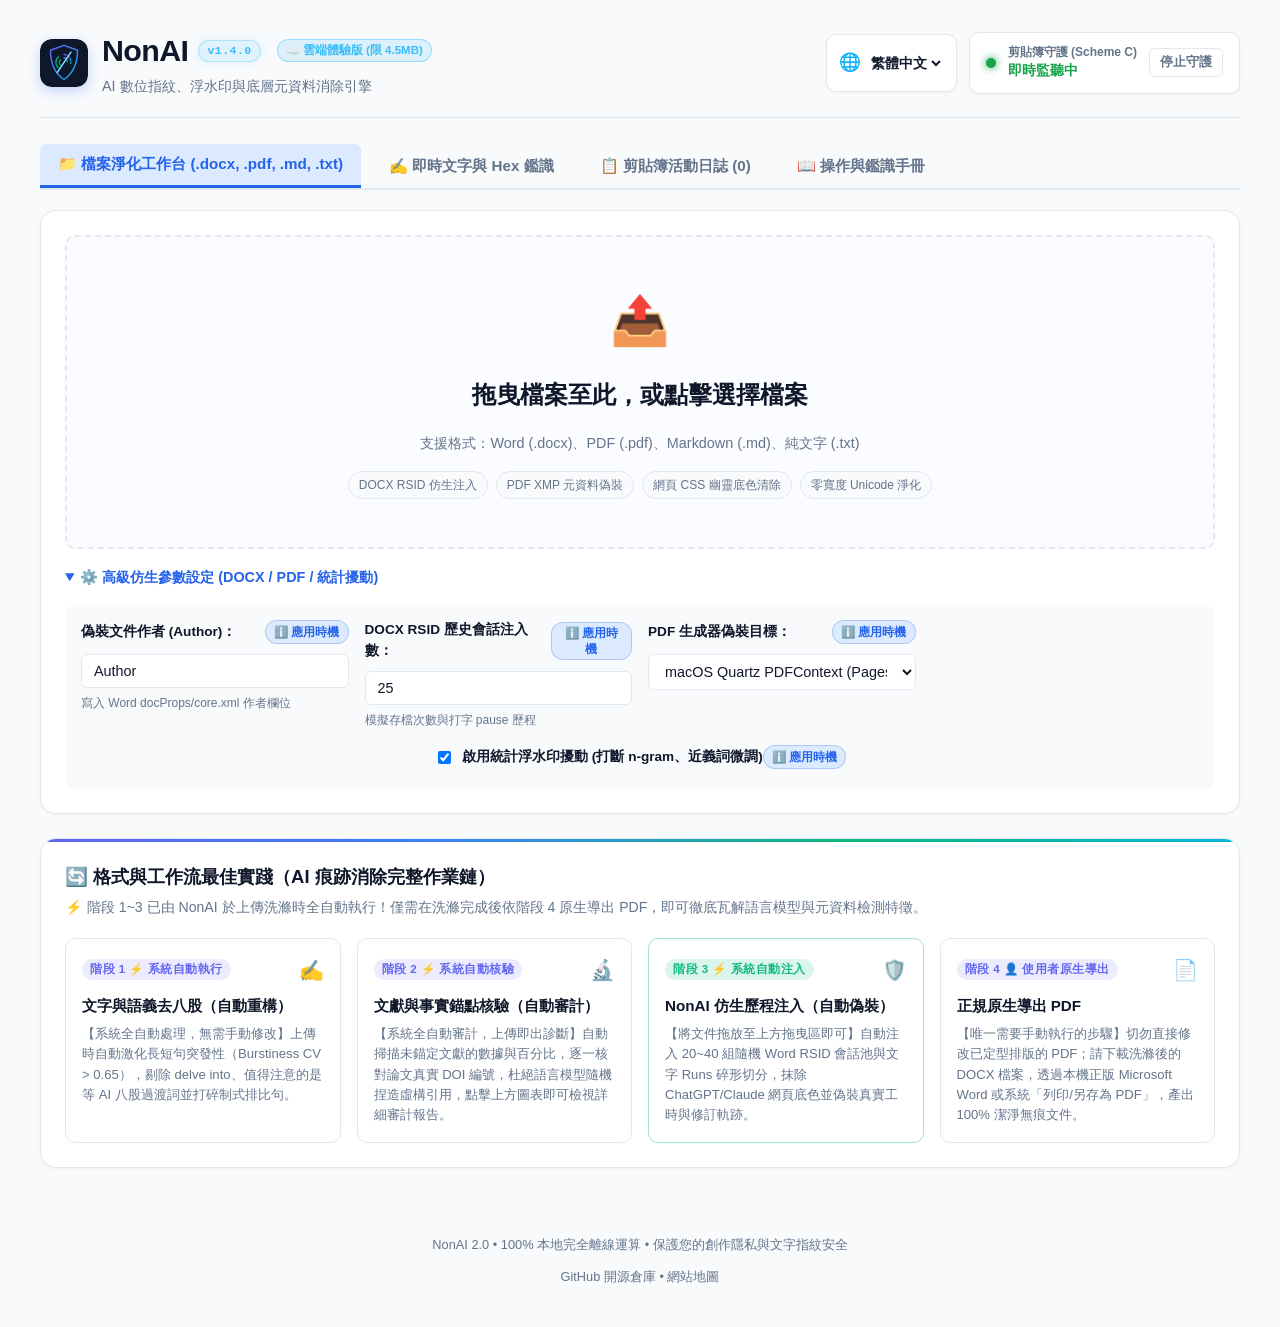
==== nonai/web/index.html @ 3d28daaf "feat(humanization): add high-risk residue dissolver, entity diversity enhancer, and fact-citation pr" ====
<!DOCTYPE html>
<html lang="zh-TW">
<head>
  <meta charset="UTF-8">
  <meta name="viewport" content="width=device-width, initial-scale=1.0, viewport-fit=cover">
  <meta name="color-scheme" content="light dark">

  <!-- Primary Meta Tags -->
  <title>NonAI - 消除 AI 數位指紋與隱藏痕跡 | 免費線上 DOCX RSID 仿生、PDF 元資料與文字浮水印淨化工具</title>
  <meta name="title" content="NonAI - 消除 AI 數位指紋與隱藏痕跡 | 免費線上 DOCX RSID 仿生、PDF 元資料與文字浮水印淨化工具">
  <meta name="description" content="NonAI 是開源、100% 離線運算的 AI 指紋消除引擎。一鍵剔除隱形 Unicode 零寬字元、清除 ChatGPT/Claude 網頁底色樣式殘留、逆向注入 Word RSID 歷程與偽裝編輯工時，還原人手真實寫作特徵。">
  <meta name="keywords" content="AI指紋消除, 去除AI痕跡, Word RSID, DOCX修改歷史, 零寬度字元, ChatGPT浮水印, Claude指紋, SynthID消除, PDF元資料清洗, AI檢測繞過, 剪貼簿去樣式, 論文AI檢測">
  <meta name="author" content="NonAI Team">
  <meta name="robots" content="index, follow, max-image-preview:large, max-snippet:-1, max-video-preview:-1">
  <link rel="canonical" href="https://nonai-indol.vercel.app/">

  <!-- Theme Color for Mobile Browsers -->
  <meta name="theme-color" content="#2563eb" media="(prefers-color-scheme: light)">
  <meta name="theme-color" content="#0b0f19" media="(prefers-color-scheme: dark)">

  <!-- Application Icons & Manifest (Inline Data URI avoids CORS/307 redirects under auth proxies) -->
  <link rel="icon" type="image/svg+xml" href="/favicon.svg">
  <link rel="apple-touch-icon" href="/favicon.svg">
  <link rel="manifest" href="data:application/manifest+json;charset=utf-8,%7B%22name%22%3A%22NonAI%20-%20AI%20%E6%95%B8%E4%BD%8D%E6%8C%87%E7%B4%8B%E8%88%87%E9%9A%B1%E8%97%8F%E7%97%95%E8%B7%A1%E6%B6%88%E9%99%A4%E7%B3%BB%E7%B5%B1%22%2C%22short_name%22%3A%22NonAI%22%2C%22start_url%22%3A%22%2F%22%2C%22display%22%3A%22standalone%22%2C%22background_color%22%3A%22%230b0f19%22%2C%22theme_color%22%3A%22%232563eb%22%7D">

  <!-- Open Graph / Facebook / Discord -->
  <meta property="og:type" content="website">
  <meta property="og:url" content="https://nonai-indol.vercel.app/">
  <meta property="og:site_name" content="NonAI">
  <meta property="og:locale" content="zh_TW">
  <meta property="og:title" content="NonAI - 專業級 AI 數位指紋與底層隱藏痕跡消除系統">
  <meta property="og:description" content="深層逆向剔除隱形 Unicode 零寬字元、清除網頁 CSS 幽靈底色、仿生注入 Word RSID 歷史會話與偽裝編輯工時。100% 本地完全離線運算。">
  <meta property="og:image" content="https://nonai-indol.vercel.app/og-image.svg">
  <meta property="og:image:width" content="1200">
  <meta property="og:image:height" content="630">
  <meta property="og:image:alt" content="NonAI - AI 指紋與隱藏痕跡消除系統預覽">

  <!-- Twitter -->
  <meta name="twitter:card" content="summary_large_image">
  <meta name="twitter:url" content="https://nonai-indol.vercel.app/">
  <meta name="twitter:title" content="NonAI - 消除 AI 數位指紋與隱藏痕跡">
  <meta name="twitter:description" content="一鍵剔除隱形 Unicode 零寬字元、清除網頁複製底色、注入 Word RSID 歷程與偽裝編輯工時。">
  <meta name="twitter:image" content="https://nonai-indol.vercel.app/og-image.svg">

  <!-- Structured Data: Schema.org (SoftwareApplication + FAQPage) -->
  <script type="application/ld+json">
  {
    "@context": "https://schema.org",
    "@graph": [
      {
        "@type": "WebApplication",
        "@id": "https://nonai-indol.vercel.app/#webapp",
        "name": "NonAI",
        "alternateName": "NonAI - AI Fingerprint & Metadata Cleaner",
        "url": "https://nonai-indol.vercel.app/",
        "description": "專業級 AI 數位指紋消除工具，提供 DOCX RSID 仿生注入、PDF XMP 元資料偽裝、零寬度 Unicode 淨化與系統剪貼簿即時守護。",
        "applicationCategory": "UtilityApplication",
        "operatingSystem": "All",
        "inLanguage": "zh-TW",
        "offers": {
          "@type": "Offer",
          "price": "0",
          "priceCurrency": "USD"
        },
        "featureList": [
          "DOCX 仿生 RSID 會話注入與 Runs 碎形化切分",
          "清除 ChatGPT/Claude 網頁複製底色與字體宣告",
          "隱形 Unicode 與零寬度字元過濾",
          "PDF 軟體元資料與 XMP 流偽裝",
          "系統剪貼簿即時守護程式 (Scheme C)",
          "100% 本機瀏覽器離線安全處理"
        ]
      },
      {
        "@type": "FAQPage",
        "@id": "https://nonai-indol.vercel.app/#faq",
        "mainEntity": [
          {
            "@type": "Question",
            "name": "什麼是 AI 數位指紋與元資料痕跡？",
            "acceptedAnswer": {
              "@type": "Answer",
              "text": "AI 生成內容除了語句特徵外，在檔案結構與底層字串中常隱藏不可見標記，包含：隱形 Unicode 零寬字元、複製貼上夾帶的網頁 HEX 底色、DOCX 缺乏人類打字存檔的 RSID 編輯軌跡，以及 PDF/Word 標頭中的開源函式庫元資料。"
            }
          },
          {
            "@type": "Question",
            "name": "NonAI 如何解決 Word (DOCX) 缺乏 RSID 的破綻？",
            "acceptedAnswer": {
              "@type": "Answer",
              "text": "NonAI 獨創 RSID 仿生注入演算法，逆向在 settings.xml 生成 20~40 組隨機會話池，並將長段落碎形化切分成打字暫停與思考節奏的 Runs，同步在 app.xml 寫入合理的工時分鐘數，使文件具備真實人類修改歷程特徵。"
            }
          },
          {
            "@type": "Question",
            "name": "我的檔案與資料是否會被上傳或洩漏？",
            "acceptedAnswer": {
              "@type": "Answer",
              "text": "不會。NonAI 的清洗工作與檔案下載全部在本地環境或瀏覽器記憶體中完成，不儲存任何使用者文件或隱私記錄。"
            }
          }
        ]
      }
    ]
  }
  </script>

  <link rel="stylesheet" href="style.css">
</head>
<body>
  <div class="app-layout">
    <!-- Header -->
    <header class="app-header">
      <div class="brand">
        <div class="brand-icon-wrap" aria-hidden="true">
          <svg class="brand-logo" viewBox="0 0 512 512" width="48" height="48">
            <defs>
              <linearGradient id="hdrShieldGrad" x1="0%" y1="0%" x2="100%" y2="100%">
                <stop offset="0%" stop-color="#6366f1" />
                <stop offset="50%" stop-color="#3b82f6" />
                <stop offset="100%" stop-color="#06b6d4" />
              </linearGradient>
              <linearGradient id="hdrCleanGlow" x1="0%" y1="0%" x2="100%" y2="100%">
                <stop offset="0%" stop-color="#10b981" />
                <stop offset="100%" stop-color="#059669" />
              </linearGradient>
            </defs>
            <rect width="512" height="512" rx="120" fill="#0f172a" />
            <path d="M256 68 L400 120 C400 270 340 376 256 432 C172 376 112 270 112 120 Z" 
                  fill="none" stroke="url(#hdrShieldGrad)" stroke-width="16" stroke-linejoin="round" />
            <path d="M220 220 A 40 40 0 0 0 220 280" fill="none" stroke="url(#hdrCleanGlow)" stroke-width="14" stroke-linecap="round" />
            <path d="M200 190 A 75 75 0 0 0 200 310" fill="none" stroke="url(#hdrCleanGlow)" stroke-width="14" stroke-linecap="round" />
            <path d="M256 200 A 45 45 0 0 1 292 245" fill="none" stroke="url(#hdrShieldGrad)" stroke-width="14" stroke-linecap="round" stroke-dasharray="18 12" />
            <path d="M256 165 A 80 80 0 0 1 328 260" fill="none" stroke="url(#hdrShieldGrad)" stroke-width="14" stroke-linecap="round" stroke-dasharray="24 16" />
            <line x1="330" y1="140" x2="182" y2="360" stroke="#38bdf8" stroke-width="16" stroke-linecap="round" />
            <line x1="330" y1="140" x2="182" y2="360" stroke="#ffffff" stroke-width="6" stroke-linecap="round" />
          </svg>
        </div>
        <div>
          <div class="brand-title-wrap">
            <h1>NonAI</h1>
            <span id="appVersionBadge" class="version-badge" title="系統版本號">v1.4.0</span>
            <span id="envModeBadge" class="env-badge" style="display: none; font-size: 0.72rem; padding: 2px 8px; border-radius: 999px; margin-left: 6px; font-weight: 600; vertical-align: middle;"></span>
          </div>
          <p class="subtitle" data-i18n="brand_sub">AI 數位指紋、浮水印與底層元資料消除引擎</p>
        </div>
      </div>

      <!-- Header Actions: Language Switcher + Clipboard Watcher -->
      <div class="header-actions">
        <!-- Multilingual Selector -->
        <div class="lang-selector-wrap">
          <span class="lang-icon" aria-hidden="true">🌐</span>
          <select id="langSelect" class="lang-select" aria-label="切換系統語系">
            <option value="zh-TW" selected>繁體中文</option>
            <option value="en">English</option>
            <option value="zh-CN">简体中文</option>
            <option value="ja">日本語</option>
            <option value="ko">한국어</option>
            <option value="th">ไทย</option>
            <option value="ru">Русский</option>
          </select>
        </div>

        <!-- Quick Clipboard Watcher Controller (Scheme C) - Default Active -->
        <div class="watcher-widget" id="watcherWidget">
          <div class="watcher-status-indicator active" id="watcherIndicator" aria-hidden="true"></div>
          <div class="watcher-text">
            <span class="label" data-i18n="watcher_label">剪貼簿守護 (Scheme C)</span>
            <span class="status" id="watcherStatusText" style="color: var(--success);" data-i18n="watcher_active">即時監聽中</span>
          </div>
          <button type="button" class="btn btn-sm btn-ghost" id="btnToggleWatcher" data-i18n="watcher_btn_stop">停止守護</button>
        </div>
      </div>
    </header>

    <!-- Navigation Tabs -->
    <nav class="nav-tabs" role="tablist" aria-label="工作模式選擇">
      <button class="tab-btn active" role="tab" aria-selected="true" data-tab="tab-files" data-i18n="tab_files">📁 檔案淨化工作台 (.docx, .pdf, .md, .txt)</button>
      <button class="tab-btn" role="tab" aria-selected="false" data-tab="tab-text" data-i18n="tab_text">✍️ 即時文字與 Hex 鑑識</button>
      <button class="tab-btn" role="tab" aria-selected="false" data-tab="tab-clipboard"><span data-i18n="tab_clipboard">📋 剪貼簿活動日誌</span> (<span id="eventCountBadge">0</span>)</button>
      <button class="tab-btn" role="tab" aria-selected="false" data-tab="tab-manual" data-i18n="tab_manual">📖 操作與鑑識手冊</button>
    </nav>

    <!-- Main Content Area -->
    <main class="app-main">
      <!-- TAB 1: 檔案處理 -->
      <section class="tab-panel active" id="tab-files" role="tabpanel">
        <div class="card file-upload-card">
          <div class="drop-zone" id="dropZone" tabindex="0" role="button" aria-label="上傳欲清洗的檔案">
            <input type="file" id="fileInput" accept=".docx,.pdf,.md,.markdown,.txt" hidden>
            <div class="drop-zone-content">
              <span class="upload-icon" aria-hidden="true">📤</span>
              <h2 data-i18n="drop_title">拖曳檔案至此，或點擊選擇檔案</h2>
              <p data-i18n="drop_subtitle">支援格式：Word (.docx)、PDF (.pdf)、Markdown (.md)、純文字 (.txt)</p>
              <div class="supported-tags">
                <span class="tag" data-i18n="tag_rsid">DOCX RSID 仿生注入</span>
                <span class="tag" data-i18n="tag_pdf">PDF XMP 元資料偽裝</span>
                <span class="tag" data-i18n="tag_css">網頁 CSS 幽靈底色清除</span>
                <span class="tag" data-i18n="tag_unicode">零寬度 Unicode 淨化</span>
              </div>
            </div>
          </div>

          <!-- Configuration options -->
          <div class="config-section">
            <details class="advanced-settings" open>
              <summary data-i18n="adv_title">⚙️ 高級仿生參數設定 (DOCX / PDF / 統計擾動)</summary>
              <div class="settings-grid">
                <!-- Option 1: Author -->
                <div class="form-group">
                  <div class="label-with-timing">
                    <label for="cfgAuthor" data-i18n="lbl_author">偽裝文件作者 (Author)：</label>
                    <button type="button" class="timing-badge-btn" data-timing="author" title="點擊查看應用時機說明" data-i18n="btn_timing" data-i18n-title="btn_timing_title">ℹ️ 應用時機</button>
                  </div>
                  <input type="text" id="cfgAuthor" value="Author" placeholder="例如：Alex Wang">
                  <span class="hint" data-i18n="hint_author">寫入 Word docProps/core.xml 作者欄位</span>
                </div>

                <!-- Option 2: RSID Session Count -->
                <div class="form-group">
                  <div class="label-with-timing">
                    <label for="cfgRsidCount" data-i18n="lbl_rsid">DOCX RSID 歷史會話注入數：</label>
                    <button type="button" class="timing-badge-btn" data-timing="rsid" title="點擊查看應用時機說明" data-i18n="btn_timing" data-i18n-title="btn_timing_title">ℹ️ 應用時機</button>
                  </div>
                  <input type="number" id="cfgRsidCount" value="25" min="5" max="60">
                  <span class="hint" data-i18n="hint_rsid">模擬存檔次數與打字 pause 歷程</span>
                </div>

                <!-- Option 3: PDF Producer Spoof -->
                <div class="form-group">
                  <div class="label-with-timing">
                    <label for="cfgPdfSpoof" data-i18n="lbl_pdf">PDF 生成器偽裝目標：</label>
                    <button type="button" class="timing-badge-btn" data-timing="pdf" title="點擊查看應用時機說明" data-i18n="btn_timing" data-i18n-title="btn_timing_title">ℹ️ 應用時機</button>
                  </div>
                  <select id="cfgPdfSpoof">
                    <option value="macOS" selected>macOS Quartz PDFContext (Pages)</option>
                    <option value="Word">Microsoft Word for Microsoft 365</option>
                  </select>
                </div>

                <!-- Option 4: Perturbation -->
                <div class="form-group checkbox-group">
                  <div class="label-with-timing">
                    <label>
                      <input type="checkbox" id="cfgPerturb" checked>
                      <span data-i18n="lbl_perturb">啟用統計浮水印擾動 (打斷 n-gram、近義詞微調)</span>
                    </label>
                    <button type="button" class="timing-badge-btn" data-timing="perturb" title="點擊查看應用時機說明" data-i18n="btn_timing" data-i18n-title="btn_timing_title">ℹ️ 應用時機</button>
                  </div>
                </div>
              </div>

              <!-- Contextual Popover Card for Application Timing -->
              <div class="timing-popover-card hidden" id="timingPopoverCard" role="region" aria-live="polite">
                <div class="timing-header">
                  <span class="timing-title" id="timingTitle" data-i18n="timing_popover_heading">💡 應用時機說明</span>
                  <button type="button" class="timing-close" id="btnCloseTiming" aria-label="關閉說明">✕</button>
                </div>
                <div class="timing-content" id="timingContent">
                  <!-- Dynamically populated -->
                </div>
              </div>
            </details>
          </div>
        </div>

        <!-- Workflow Best Practice Pipeline Card (Directly visible on file drop screen, does not obstruct file drop) -->
        <div class="card workflow-chain-card" id="workflowChainCard">
          <div class="workflow-header">
            <div class="workflow-title-wrap">
              <h3 data-i18n="workflow_title">🔄 格式與工作流最佳實踐（AI 痕跡消除完整作業鏈）</h3>
              <p class="text-muted" data-i18n="workflow_subtitle">⚡ 階段 1~3 已由 NonAI 於上傳洗滌時全自動執行！僅需在洗滌完成後依階段 4 原生導出 PDF，即可徹底瓦解語言模型與元資料檢測特徵。</p>
            </div>
          </div>

          <div class="workflow-steps-grid">
            <!-- Step 1 -->
            <div class="workflow-step-item">
              <div class="wf-step-top">
                <span class="wf-step-badge" data-i18n="wf_step1_badge">階段 1 ⚡ 系統自動執行</span>
                <span class="wf-step-icon">✍️</span>
              </div>
              <h4 data-i18n="wf_step1_title">文字與語義去八股（自動重構）</h4>
              <p data-i18n="wf_step1_desc">【系統全自動處理，無需手動修改】上傳時自動激化長短句突發性（Burstiness CV &gt; 0.65），剔除 delve into、值得注意的是 等 AI 八股過渡詞並打碎制式排比句。</p>
            </div>

            <!-- Step 2 -->
            <div class="workflow-step-item">
              <div class="wf-step-top">
                <span class="wf-step-badge" data-i18n="wf_step2_badge">階段 2 ⚡ 系統自動核驗</span>
                <span class="wf-step-icon">🔬</span>
              </div>
              <h4 data-i18n="wf_step2_title">文獻與事實錨點核驗（自動審計）</h4>
              <p data-i18n="wf_step2_desc">【系統全自動審計，上傳即出診斷】自動掃描未錨定文獻的數據與百分比，逐一核對論文真實 DOI 編號，杜絕語言模型隨機捏造虛構引用，點擊上方圖表即可檢視詳細審計報告。</p>
            </div>

            <!-- Step 3 -->
            <div class="workflow-step-item highlight-step">
              <div class="wf-step-top">
                <span class="wf-step-badge" data-i18n="wf_step3_badge">階段 3 ⚡ 系統自動注入</span>
                <span class="wf-step-icon">🛡️</span>
              </div>
              <h4 data-i18n="wf_step3_title">NonAI 仿生歷程注入（自動偽裝）</h4>
              <p data-i18n="wf_step3_desc">【將文件拖放至上方拖曳區即可】自動注入 20~40 組隨機 Word RSID 會話池與文字 Runs 碎形切分，抹除 ChatGPT/Claude 網頁底色並偽裝真實工時與修訂軌跡。</p>
            </div>

            <!-- Step 4 -->
            <div class="workflow-step-item">
              <div class="wf-step-top">
                <span class="wf-step-badge" data-i18n="wf_step4_badge">階段 4 👤 使用者原生導出</span>
                <span class="wf-step-icon">📄</span>
              </div>
              <h4 data-i18n="wf_step4_title">正規原生導出 PDF</h4>
              <p data-i18n="wf_step4_desc">【唯一需要手動執行的步驟】切勿直接修改已定型排版的 PDF；請下載洗滌後的 DOCX 檔案，透過本機正版 Microsoft Word 或系統「列印/另存為 PDF」，產出 100% 潔淨無痕文件。</p>
            </div>
          </div>
        </div>

        <!-- File Result Box -->
        <div class="card result-card hidden" id="fileResultCard" aria-live="polite">
          <div class="result-header">
            <div>
              <h3 id="resFileName">已完成淨化：filename.docx</h3>
              <p class="text-muted" id="resFileTypeDesc" data-i18n="res_desc">檔案結構已完成人手特徵偽裝與元資料淨化</p>
            </div>
            <a href="#" class="btn btn-primary" id="btnDownload" data-i18n="btn_download">💾 下載已淨化檔案</a>
          </div>

          <div class="stats-grid" id="fileStatsGrid">
            <!-- Dynamic stats filled by app.js -->
          </div>
        </div>
      </section>

      <!-- TAB 2: 即時文字與鑑識 -->
      <section class="tab-panel" id="tab-text" role="tabpanel">
        <div class="text-workspace">
          <div class="text-panel">
            <div class="panel-header">
              <h3 data-i18n="txt_raw_header">原始文字 / 貼上內容</h3>
              <div class="panel-tools">
                <button type="button" class="btn btn-sm btn-ghost" id="btnPasteFromClip" data-i18n="txt_btn_paste">📋 貼上剪貼簿</button>
                <button type="button" class="btn btn-sm btn-ghost" id="btnClearText" data-i18n="txt_btn_clear">清空</button>
              </div>
            </div>
            <textarea id="rawTextInput" placeholder="請在此貼上來自 ChatGPT、Claude 等 AI 工具生成的文字，系統將自動解析隱形零寬字元與底層標記..." aria-label="原始文字輸入區" data-i18n-placeholder="txt_raw_placeholder"></textarea>
            <div class="panel-footer">
              <span id="rawCharCount">字數：0</span>
              <span class="badge badge-warning hidden" id="rawAnomalyAlert" data-i18n="txt_alert_anomaly">⚠️ 發現異常字元！</span>
            </div>
          </div>

          <div class="text-panel">
            <div class="panel-header">
              <h3 data-i18n="txt_clean_header">淨化與去指紋結果</h3>
              <div class="panel-tools">
                <button type="button" class="btn btn-sm btn-primary" id="btnCopyCleanText" data-i18n="txt_btn_copy">📋 複製乾淨文字</button>
              </div>
            </div>
            <textarea id="cleanedTextOutput" readonly placeholder="淨化後文字將顯示於此..." aria-label="淨化後文字結果區" data-i18n-placeholder="txt_clean_placeholder"></textarea>
            <div class="panel-footer">
              <span id="cleanCharCount">字數：0</span>
              <span class="badge badge-success" id="cleanStatusBadge" data-i18n="txt_status_clean">純淨無指紋</span>
            </div>
          </div>
        </div>

        <!-- Text Forensics Audit Details -->
        <div class="card audit-card" id="textAuditCard">
          <h3 data-i18n="audit_header">🔬 文字底層鑑識報告</h3>
          <div class="audit-summary-row">
            <div class="audit-metric">
              <span class="metric-label" data-i18n="audit_risk">AI 殘留綜合風險評分</span>
              <span class="metric-value" id="auditRiskScore">0 / 100</span>
            </div>
            <div class="audit-metric">
              <span class="metric-label" data-i18n="audit_zero_width">隱形字元 (Zero-Width)</span>
              <span class="metric-value text-danger" id="auditZeroWidthCount">0</span>
            </div>
            <div class="audit-metric">
              <span class="metric-label" data-i18n="audit_spaces">不尋常空白正規化</span>
              <span class="metric-value text-info" id="auditSpacesNorm">0</span>
            </div>
            <div class="audit-metric">
              <span class="metric-label" data-i18n="audit_disruption">n-gram 語意打散率</span>
              <span class="metric-value text-success" id="auditDisruption">0%</span>
            </div>
          </div>
          <div id="anomaliesListContainer">
            <!-- Anomaly breakdown -->
          </div>
        </div>
      </section>

      <!-- TAB 3: 剪貼簿守護日誌 (Scheme C) -->
      <section class="tab-panel" id="tab-clipboard" role="tabpanel">
        <div class="card clipboard-dashboard-card">
          <div class="dash-header">
            <div>
              <h3 data-i18n="clip_header">🛡️ 系統剪貼簿即時守護器 (Scheme C)</h3>
              <p class="text-muted" data-i18n="clip_desc">常駐於後台，複製 ChatGPT、Claude 回應時，自動在記憶體中剔除零寬字元並抹平 HTML/CSS 幽靈樣式。</p>
            </div>
            <div class="dash-controls">
              <label class="switch-control">
                <input type="checkbox" id="chkEnableWatcher" checked aria-label="切換剪貼簿守護狀態">
                <span class="slider" aria-hidden="true"></span>
              </label>
              <span id="watcherSwitchLabel" style="color: var(--success);" data-i18n="watcher_running">守護運作中 (自動淨化複製內容)</span>
            </div>
          </div>

          <div class="event-stream-container">
            <div class="stream-header">
              <h4 data-i18n="clip_stream_title">即時攔截日誌 (Recent Intercepts)</h4>
              <button type="button" class="btn btn-sm btn-ghost" id="btnRefreshClipEvents" data-i18n="clip_btn_refresh">🔄 重新整理</button>
            </div>
            <div class="event-log-list" id="eventLogList" tabindex="0" role="region" aria-label="剪貼簿攔截活動清單">
              <div class="empty-state" data-i18n="clip_empty">尚無剪貼簿攔截事件。啟動守護後，複製任何文字即可查看即時淨化過程。</div>
            </div>
          </div>
        </div>
      </section>

      <!-- TAB 4: 操作與鑑識手冊 (User Manual & Step-by-Step Guide) -->
      <section class="tab-panel" id="tab-manual" role="tabpanel">
        <div class="card manual-card">
          <div class="manual-header">
            <h2 data-i18n="tab_manual">📖 操作與鑑識手冊</h2>
            <p class="text-muted" data-i18n="manual_sub">本手冊提供循序漸進的執行步驟、底層運作原理與各功能選項的精準配置建議。</p>
          </div>

          <div class="manual-workflow-steps">
            <!-- Step 1 -->
            <div class="step-card">
              <div class="step-badge" data-i18n="manual_step1_badge">階段 1</div>
              <div class="step-content">
                <h3 data-i18n="manual_step1_title">系統剪貼簿即時守護 (Scheme C)</h3>
                <p data-i18n="manual_step1_body"><strong>運作方式：</strong>系統載入時預設處於啟用狀態（右上角綠燈）。在瀏覽器中複製任何 AI 文字時，守護程式會在 0.5 秒內自動完成脫水淨化，抹去底層的 HTML 幽靈底色與隱形字元。</p>
                <div class="step-tip" data-i18n="manual_step1_tip">💡 <strong>提示：</strong>直接在 Word 或文件中貼上，內容即為標準純淨文字，不會殘留 <code>#F7F7F8</code> 等聊天框 HEX 底色。</div>
              </div>
            </div>

            <!-- Step 2 -->
            <div class="step-card">
              <div class="step-badge" data-i18n="manual_step2_badge">階段 2</div>
              <div class="step-content">
                <h3 data-i18n="manual_step2_title">檔案拖曳淨化與結構仿生 (DOCX / PDF / MD / TXT)</h3>
                <p data-i18n="manual_step2_body"><strong>運作方式：</strong>將檔案拖曳至上傳區域，系統自動啟動 OpenXML 或 PDF 字典重構引擎：</p>
                <ul>
                  <li data-i18n="manual_step2_li1"><strong>DOCX：</strong>逆向注入 20~40 組 RSID 會話池，將長句子依標點符號碎形化切分成自然打字節奏的 Runs，並在 <code>app.xml</code> 填入合理編輯工時。</li>
                  <li data-i18n="manual_step2_li2"><strong>PDF：</strong>覆寫 Producer 與 Creator 為官方標準（macOS Quartz 或 Word 365），並清空 XMP 資料流。</li>
                  <li data-i18n="manual_step2_li3"><strong>Markdown：</strong>自動打破過度整齊的表格對齊空格，自然化清單縮排。</li>
                </ul>
              </div>
            </div>

            <!-- Step 3 -->
            <div class="step-card">
              <div class="step-badge" data-i18n="manual_step3_badge">階段 3</div>
              <div class="step-content">
                <h3 data-i18n="manual_step3_title">底層鑑識資訊檢視與安全下載</h3>
                <p data-i18n="manual_step3_body"><strong>運作方式：</strong>處理完成後，點擊任一數據卡片即可彈出鑑識詳情視窗，檢視注入的 16 進位碼與切分範例。點擊「下載已淨化檔案」將直接由瀏覽器原生記憶體 Blob 物件完成存檔，零延遲且確保檔案完整性。</p>
              </div>
            </div>
          </div>
        </div>

        <!-- Educational FAQ & Knowledge Section (Inside Manual Tab) -->
        <div class="card faq-section" style="margin-top: 24px;">
          <h3 data-i18n="faq_header">💡 關於 AI 指紋與 NonAI 核心技術問答</h3>
          <div class="faq-grid">
            <div class="faq-item">
              <h4 data-i18n="faq_q1">什麼是 Word 檔中的 RSID 破綻？</h4>
              <p data-i18n="faq_a1">正常人類撰寫 Word 時，每次鍵盤輸入停頓、回溯修改與存檔，都會在 <code>document.xml</code> 中留下數十組不同的修訂儲存識別碼（RSID）。AI 系統直接封裝的 DOCX 通常只有 1 組全域 RSID 或完全沒有，一眼就會被鑑識程式辨識。NonAI 會仿生注入 20~40 組會話並碎形化拆分段落。</p>
            </div>
            <div class="faq-item">
              <h4 data-i18n="faq_q2">為什麼複製文字會留下「幽靈底色」？</h4>
              <p data-i18n="faq_a2">從網頁對話框反白文字時，剪貼簿會夾帶 <code>&lt;span style="background-color: #f7f7f8"&gt;</code> 等 HEX 底色與 Inter 特徵字體。若直接貼入文件，這些樣式會永久存留在底層 XML。NonAI 剪貼簿守護可在複製瞬間自動脫水淨化。</p>
            </div>
            <div class="faq-item">
              <h4 data-i18n="faq_q3">如何對抗統計型浮水印 (如 SynthID)？</h4>
              <p data-i18n="faq_a3">統計型浮水印利用偽隨機綠色詞庫（Green List）偏好選詞。NonAI 透過打斷 10%~15% 的 n-gram 鏈結、替換「值得注意的是」等高頻套話，能使檢測演算法的 z-score 機率顯著性崩潰，保護創作者文意不受干擾。</p>
            </div>
            <div class="faq-item">
              <h4 data-i18n="faq_q4">NonAI 是否保證完全隱私與離線？</h4>
              <p data-i18n="faq_a4">是的。NonAI 採用完全本地離線架構，檔案清洗運算與二進位生成全在您的本機電腦或瀏覽器內部完成，絕不上傳雲端伺服器儲存。</p>
            </div>
          </div>
        </div>
      </section>
    </main>

    <!-- Footer -->
    <footer class="app-footer">
      <p data-i18n="footer_text">NonAI 2.0 • 100% 本地完全離線運算 • 保護您的創作隱私與文字指紋安全</p>
      <p class="footer-links">
        <a href="https://github.com/hauchiehlin-ops/nonai" target="_blank" rel="noopener noreferrer" data-i18n="footer_github">GitHub 開源倉庫</a> •
        <a href="/sitemap.xml" target="_blank" data-i18n="footer_sitemap">網站地圖</a>
      </p>
    </footer>
  </div>

  <!-- Detail Modal for Inspection of Execution Status -->
  <dialog id="detailModal" closedby="any" aria-labelledby="modalTitle" class="detail-dialog">
    <div class="dialog-content">
      <div class="dialog-header">
        <div class="dialog-title-wrap">
          <span class="dialog-icon" id="modalIcon" aria-hidden="true">🔍</span>
          <h3 id="modalTitle" data-i18n="modal_title_default">執行詳情與底層鑑識</h3>
        </div>
        <button type="button" class="btn-close" id="btnCloseModal" aria-label="關閉視窗">✕</button>
      </div>
      <div class="dialog-body" id="modalBody">
        <!-- Content injected dynamically by app.js -->
      </div>
      <div class="dialog-footer">
        <button type="button" class="btn btn-primary" id="btnModalOk" data-i18n="modal_btn_close">確定關閉</button>
      </div>
    </div>
  </dialog>

  <script src="i18n.js"></script>
  <script src="app.js"></script>
</body>
</html>
---- nonai/web/style.css ----
:root {
  color-scheme: light dark;

  --font-sans: -apple-system, BlinkMacSystemFont, "Segoe UI", Roboto, Helvetica, Arial, sans-serif;
  --font-mono: ui-monospace, SFMono-Regular, Menlo, Monaco, Consolas, monospace;

  /* Theme tokens */
  --bg-app: #f8fafc;
  --bg-card: #ffffff;
  --bg-input: #ffffff;
  --border-color: #e2e8f0;
  --text-main: #0f172a;
  --text-muted: #64748b;

  --primary: #2563eb;
  --primary-hover: #1d4ed8;
  --primary-light: #dbeafe;

  --success: #16a34a;
  --success-bg: #dcfce7;
  --warning: #ea580c;
  --warning-bg: #ffedd5;
  --danger: #dc2626;
  --danger-bg: #fee2e2;
  --info: #0284c7;

  --radius-sm: 6px;
  --radius-md: 10px;
  --radius-lg: 16px;
  --shadow-sm: 0 1px 3px rgba(0, 0, 0, 0.05);
  --shadow-md: 0 4px 6px -1px rgba(0, 0, 0, 0.08);
}

@media (prefers-color-scheme: dark) {
  :root {
    --bg-app: #0b0f19;
    --bg-card: #131b2e;
    --bg-input: #0f172a;
    --border-color: #24324f;
    --text-main: #f1f5f9;
    --text-muted: #94a3b8;

    --primary: #3b82f6;
    --primary-hover: #60a5fa;
    --primary-light: #1e293b;

    --success: #22c55e;
    --success-bg: #064e3b;
    --warning: #f97316;
    --warning-bg: #431407;
    --danger: #ef4444;
    --danger-bg: #450a0a;
    --info: #38bdf8;
  }
}

body {
  margin: 0;
  padding: 0;
  font-family: var(--font-sans);
  background-color: var(--bg-app);
  color: var(--text-main);
  line-height: 1.5;
  -webkit-font-smoothing: antialiased;
}

.app-layout {
  max-width: 1200px;
  margin: 0 auto;
  padding: clamp(14px, 10px + 1.5vw, 28px);
  min-height: 100dvh;
  display: flex;
  flex-direction: column;
}

/* Header */
.app-header {
  display: flex;
  justify-content: space-between;
  align-items: center;
  padding-bottom: 20px;
  border-bottom: 1px solid var(--border-color);
  margin-bottom: 24px;
}

.brand {
  display: flex;
  align-items: center;
  gap: 14px;
}

.brand-icon-wrap {
  display: flex;
  align-items: center;
  justify-content: center;
  flex-shrink: 0;
}

.brand-logo {
  width: 48px;
  height: 48px;
  border-radius: 12px;
  box-shadow: 0 4px 12px rgba(37, 99, 235, 0.25);
  transition: transform 0.2s ease;
}

.brand-logo:hover {
  transform: rotate(4deg) scale(1.05);
}

.brand-title-wrap {
  display: flex;
  align-items: center;
  gap: 10px;
}

.brand h1 {
  margin: 0;
  font-size: clamp(1.4rem, 1.1rem + 1.2vw, 1.9rem);
  font-weight: 700;
  letter-spacing: -0.02em;
}

.version-badge {
  display: inline-flex;
  align-items: center;
  font-size: 0.72rem;
  font-family: var(--font-mono, ui-monospace, SFMono-Regular, Menlo, monospace);
  font-weight: 700;
  letter-spacing: 0.04em;
  padding: 3px 8px;
  border-radius: 9999px;
  background: rgba(56, 189, 248, 0.12);
  color: #38bdf8;
  border: 1px solid rgba(56, 189, 248, 0.32);
  line-height: 1.2;
  box-shadow: 0 0 10px rgba(56, 189, 248, 0.15);
  user-select: none;
  transition: all 0.2s ease;
}

.version-badge:hover {
  background: rgba(56, 189, 248, 0.22);
  border-color: rgba(56, 189, 248, 0.55);
  transform: translateY(-1px);
}

.subtitle {
  margin: 2px 0 0 0;
  font-size: clamp(0.78rem, 0.72rem + 0.3vw, 0.9rem);
  color: var(--text-muted);
}

/* Header Actions: Language Selector + Watcher */
.header-actions {
  display: flex;
  align-items: center;
  gap: 12px;
  flex-wrap: wrap;
}

.lang-selector-wrap {
  display: flex;
  align-items: center;
  gap: 6px;
  background-color: var(--bg-card);
  padding: 6px 12px;
  border-radius: var(--radius-md);
  border: 1px solid var(--border-color);
  box-shadow: var(--shadow-sm);
  min-height: 44px;
}

.lang-icon {
  font-size: 1.1rem;
}

.lang-select {
  background: transparent;
  border: none;
  color: var(--text-main);
  font-family: inherit;
  font-size: 0.88rem;
  font-weight: 600;
  cursor: pointer;
  outline: none;
}

/* Watcher widget in header */
.watcher-widget {
  display: flex;
  align-items: center;
  gap: 12px;
  background-color: var(--bg-card);
  padding: 8px 16px;
  border-radius: var(--radius-md);
  border: 1px solid var(--border-color);
  box-shadow: var(--shadow-sm);
  min-height: 44px;
}

.watcher-status-indicator {
  width: 10px;
  height: 10px;
  border-radius: 50%;
  background-color: var(--text-muted);
}

.watcher-status-indicator.active {
  background-color: var(--success);
  box-shadow: 0 0 8px var(--success);
}

.watcher-text {
  display: flex;
  flex-direction: column;
}

.watcher-text .label {
  font-size: 0.75rem;
  font-weight: 600;
  color: var(--text-muted);
}

.watcher-text .status {
  font-size: 0.85rem;
  font-weight: 600;
}

/* Navigation Tabs */
.nav-tabs {
  display: flex;
  gap: 10px;
  margin-bottom: 20px;
  border-bottom: 2px solid var(--border-color);
  padding-bottom: 2px;
}

.tab-btn {
  background: transparent;
  border: none;
  font-family: inherit;
  font-size: 0.95rem;
  font-weight: 600;
  color: var(--text-muted);
  padding: 10px 18px;
  border-radius: var(--radius-sm) var(--radius-sm) 0 0;
  cursor: pointer;
  transition: all 0.2s ease;
  position: relative;
  bottom: -2px;
}

.tab-btn:hover {
  color: var(--text-main);
}

.tab-btn.active {
  color: var(--primary);
  border-bottom: 3px solid var(--primary);
  background-color: var(--primary-light);
}

/* Panels */
.tab-panel {
  display: none;
}

.tab-panel.active {
  display: block;
}

/* Cards */
.card {
  background-color: var(--bg-card);
  border: 1px solid var(--border-color);
  border-radius: var(--radius-lg);
  padding: 24px;
  box-shadow: var(--shadow-sm);
  margin-bottom: 24px;
}

/* Drop Zone */
.drop-zone {
  border: 2px dashed var(--border-color);
  border-radius: var(--radius-md);
  padding: 48px 20px;
  text-align: center;
  cursor: pointer;
  background-color: rgba(37, 99, 235, 0.02);
  transition: all 0.2s ease;
}

.drop-zone:hover, .drop-zone.dragover {
  border-color: var(--primary);
  background-color: rgba(37, 99, 235, 0.06);
}

.upload-icon {
  font-size: 3rem;
  margin-bottom: 12px;
  display: block;
}

.drop-zone h3 {
  margin: 0 0 8px 0;
  font-size: 1.25rem;
}

.drop-zone p {
  margin: 0 0 16px 0;
  color: var(--text-muted);
  font-size: 0.9rem;
}

.supported-tags {
  display: flex;
  justify-content: center;
  gap: 8px;
  flex-wrap: wrap;
}

.tag {
  background-color: var(--bg-app);
  border: 1px solid var(--border-color);
  padding: 4px 10px;
  border-radius: 20px;
  font-size: 0.75rem;
  font-weight: 500;
  color: var(--text-muted);
}

/* Config & Details */
.config-section {
  margin-top: 18px;
}

.advanced-settings summary {
  cursor: pointer;
  font-weight: 600;
  font-size: 0.9rem;
  color: var(--primary);
  outline: none;
}

.settings-grid {
  display: grid;
  grid-template-columns: repeat(auto-fit, minmax(240px, 1fr));
  gap: 16px;
  margin-top: 16px;
  padding: 16px;
  background-color: var(--bg-app);
  border-radius: var(--radius-md);
}

.form-group {
  display: flex;
  flex-direction: column;
  gap: 6px;
}

.label-with-timing {
  display: flex;
  justify-content: space-between;
  align-items: center;
  margin-bottom: 4px;
}

.timing-badge-btn {
  background-color: var(--primary-light);
  color: var(--primary);
  border: 1px solid rgba(37, 99, 235, 0.25);
  font-size: 0.72rem;
  font-weight: 700;
  padding: 2px 8px;
  border-radius: 12px;
  cursor: pointer;
  transition: all 0.15s ease;
  line-height: 1.4;
  min-height: 24px;
}

.timing-badge-btn:hover {
  background-color: var(--primary);
  color: #ffffff;
  transform: scale(1.04);
}

/* Contextual Timing Popover Card */
.timing-popover-card {
  margin-top: 14px;
  background: var(--bg-card);
  border: 1px solid var(--primary);
  border-left: 4px solid var(--primary);
  border-radius: var(--radius-md);
  padding: 16px 18px;
  box-shadow: var(--shadow-md);
  animation: fadeIn 0.2s ease-out;
}

@keyframes fadeIn {
  from { opacity: 0; transform: translateY(-4px); }
  to { opacity: 1; transform: translateY(0); }
}

.timing-header {
  display: flex;
  justify-content: space-between;
  align-items: center;
  margin-bottom: 8px;
}

.timing-title {
  font-weight: 700;
  font-size: 0.95rem;
  color: var(--primary);
}

.timing-close {
  background: transparent;
  border: none;
  font-size: 1.1rem;
  cursor: pointer;
  color: var(--text-muted);
  padding: 2px 6px;
  border-radius: 4px;
  min-height: 30px;
}

.timing-close:hover {
  color: var(--text-main);
  background: var(--bg-app);
}

.timing-content {
  font-size: 0.88rem;
  line-height: 1.6;
  color: var(--text-main);
}

/* User Manual Tab Styles */
.manual-card {
  padding: 28px;
}

.manual-header {
  margin-bottom: 24px;
  border-bottom: 1px solid var(--border-color);
  padding-bottom: 16px;
}

.manual-header h2 {
  margin: 0 0 6px 0;
  font-size: 1.4rem;
}

.manual-workflow-steps {
  display: flex;
  flex-direction: column;
  gap: 20px;
}

.step-card {
  display: flex;
  gap: 18px;
  background-color: var(--bg-app);
  border: 1px solid var(--border-color);
  border-radius: var(--radius-md);
  padding: 20px;
}

.step-badge {
  background: var(--primary);
  color: white;
  font-weight: 700;
  font-size: 0.85rem;
  padding: 6px 12px;
  border-radius: var(--radius-sm);
  align-self: flex-start;
  white-space: nowrap;
}

.step-content {
  flex: 1;
}

.step-content h3 {
  margin: 0 0 8px 0;
  font-size: 1.1rem;
}

.step-content p {
  margin: 0 0 10px 0;
  font-size: 0.9rem;
  line-height: 1.6;
}

.step-content ul {
  margin: 8px 0 12px 20px;
  padding: 0;
  font-size: 0.88rem;
  line-height: 1.6;
}

.step-tip {
  background-color: var(--bg-card);
  border-left: 3px solid var(--success);
  padding: 8px 12px;
  border-radius: 4px;
  font-size: 0.85rem;
  margin-top: 8px;
}

@media (max-width: 640px) {
  .step-card {
    flex-direction: column;
    gap: 10px;
  }
}

.form-group label {
  font-size: 0.85rem;
  font-weight: 600;
}

.form-group input[type="text"],
.form-group input[type="number"],
.form-group select {
  padding: 8px 12px;
  border-radius: var(--radius-sm);
  border: 1px solid var(--border-color);
  background-color: var(--bg-input);
  color: var(--text-main);
  font-family: inherit;
  font-size: 0.9rem;
}

.form-group .hint {
  font-size: 0.75rem;
  color: var(--text-muted);
}

.checkbox-group {
  grid-column: 1 / -1;
  display: flex;
  align-items: center;
}

.checkbox-group label {
  display: flex;
  align-items: center;
  gap: 8px;
  cursor: pointer;
}

/* Result Card */
.result-header {
  display: flex;
  justify-content: space-between;
  align-items: center;
  margin-bottom: 20px;
  flex-wrap: wrap;
  gap: 12px;
}

.result-header h3 {
  margin: 0;
  font-size: 1.25rem;
}

.stats-grid {
  display: grid;
  grid-template-columns: repeat(auto-fit, minmax(200px, 1fr));
  gap: 16px;
}

.stat-box {
  background-color: var(--bg-app);
  padding: 16px;
  border-radius: var(--radius-md);
  border: 1px solid var(--border-color);
}

.stat-box .title {
  font-size: 0.8rem;
  color: var(--text-muted);
  display: block;
}

.stat-box .val {
  font-size: 1.4rem;
  font-weight: 700;
  color: var(--primary);
  margin-top: 4px;
  display: block;
}

/* Text Workspace */
.text-workspace {
  display: grid;
  grid-template-columns: 1fr 1fr;
  gap: 20px;
  margin-bottom: 24px;
}

@media (max-width: 800px) {
  .text-workspace {
    grid-template-columns: 1fr;
  }
}

.text-panel {
  display: flex;
  flex-direction: column;
  background-color: var(--bg-card);
  border: 1px solid var(--border-color);
  border-radius: var(--radius-lg);
  padding: 16px;
  box-shadow: var(--shadow-sm);
}

.panel-header {
  display: flex;
  justify-content: space-between;
  align-items: center;
  margin-bottom: 12px;
}

.panel-header h3 {
  margin: 0;
  font-size: 1rem;
}

.text-panel textarea {
  width: 100%;
  box-sizing: border-box;
  height: 280px;
  padding: 12px;
  border: 1px solid var(--border-color);
  border-radius: var(--radius-sm);
  background-color: var(--bg-input);
  color: var(--text-main);
  font-family: var(--font-sans);
  font-size: 0.95rem;
  resize: vertical;
  line-height: 1.6;
}

.panel-footer {
  display: flex;
  justify-content: space-between;
  align-items: center;
  margin-top: 10px;
  font-size: 0.85rem;
  color: var(--text-muted);
}

/* Badges */
.badge {
  padding: 3px 8px;
  border-radius: 12px;
  font-size: 0.75rem;
  font-weight: 600;
}

.badge-warning {
  background-color: var(--warning-bg);
  color: var(--warning);
}

.badge-success {
  background-color: var(--success-bg);
  color: var(--success);
}

/* Audit Card */
.audit-summary-row {
  display: grid;
  grid-template-columns: repeat(auto-fit, minmax(180px, 1fr));
  gap: 16px;
  margin: 16px 0;
}

.audit-metric {
  background-color: var(--bg-app);
  padding: 14px;
  border-radius: var(--radius-md);
  border: 1px solid var(--border-color);
}

.audit-metric .metric-label {
  font-size: 0.78rem;
  color: var(--text-muted);
  display: block;
}

.audit-metric .metric-value {
  font-size: 1.3rem;
  font-weight: 700;
  margin-top: 4px;
  display: block;
}

.text-danger { color: var(--danger); }
.text-success { color: var(--success); }
.text-info { color: var(--info); }

/* Buttons */
.btn {
  display: inline-flex;
  align-items: center;
  justify-content: center;
  font-family: inherit;
  font-weight: 600;
  border-radius: var(--radius-sm);
  border: none;
  cursor: pointer;
  transition: all 0.2s ease;
  text-decoration: none;
  padding: 8px 16px;
  font-size: 0.9rem;
}

.btn-primary {
  background-color: var(--primary);
  color: #ffffff;
}

.btn-primary:hover {
  background-color: var(--primary-hover);
}

.btn-sm {
  padding: 5px 10px;
  font-size: 0.8rem;
}

.btn-ghost {
  background: transparent;
  color: var(--text-muted);
  border: 1px solid var(--border-color);
}

.btn-ghost:hover {
  background-color: var(--bg-app);
  color: var(--text-main);
}

/* Clipboard Dashboard (Scheme C) */
.dash-header {
  display: flex;
  justify-content: space-between;
  align-items: center;
  padding-bottom: 20px;
  border-bottom: 1px solid var(--border-color);
  margin-bottom: 20px;
}

.dash-controls {
  display: flex;
  align-items: center;
  gap: 12px;
}

.switch-control {
  position: relative;
  display: inline-block;
  width: 50px;
  height: 26px;
}

.switch-control input {
  opacity: 0;
  width: 0;
  height: 0;
}

.slider {
  position: absolute;
  cursor: pointer;
  top: 0; left: 0; right: 0; bottom: 0;
  background-color: var(--border-color);
  transition: .3s;
  border-radius: 34px;
}

.slider:before {
  position: absolute;
  content: "";
  height: 18px;
  width: 18px;
  left: 4px;
  bottom: 4px;
  background-color: white;
  transition: .3s;
  border-radius: 50%;
}

input:checked + .slider {
  background-color: var(--success);
}

input:checked + .slider:before {
  transform: translateX(24px);
}

.event-stream-container {
  margin-top: 16px;
}

.stream-header {
  display: flex;
  justify-content: space-between;
  align-items: center;
  margin-bottom: 12px;
}

.stream-header h4 {
  margin: 0;
}

.event-log-list {
  background-color: var(--bg-app);
  border: 1px solid var(--border-color);
  border-radius: var(--radius-md);
  padding: 12px;
  max-height: 350px;
  overflow-y: auto;
  font-family: var(--font-mono);
  font-size: 0.85rem;
}

.event-item {
  display: flex;
  align-items: center;
  gap: 12px;
  padding: 8px 10px;
  border-bottom: 1px solid var(--border-color);
}

.event-item:last-child {
  border-bottom: none;
}

.event-time {
  color: var(--text-muted);
  font-size: 0.78rem;
  min-width: 65px;
}

.event-tag {
  background-color: var(--success-bg);
  color: var(--success);
  padding: 2px 6px;
  border-radius: 4px;
  font-size: 0.75rem;
  font-weight: 600;
}

.event-snippet {
  flex: 1;
  white-space: nowrap;
  overflow: hidden;
  text-overflow: ellipsis;
  color: var(--text-main);
}

.empty-state {
  text-align: center;
  padding: 30px;
  color: var(--text-muted);
  font-family: var(--font-sans);
}

/* Footer */
.app-footer {
  margin-top: auto;
  padding-top: 30px;
  text-align: center;
  font-size: 0.8rem;
  color: var(--text-muted);
}

/* Interactive Stat Boxes */
.stat-box.clickable {
  cursor: pointer;
  position: relative;
  transition: all 0.2s ease;
  user-select: none;
}

.stat-box.clickable:hover {
  border-color: var(--primary);
  background-color: var(--primary-light);
  transform: translateY(-2px);
  box-shadow: var(--shadow-md);
}

.stat-inspect-hint {
  display: block;
  font-size: 0.72rem;
  color: var(--primary);
  margin-top: 8px;
  font-weight: 600;
}

/* Modal Dialog */
dialog.detail-dialog {
  border: 1px solid var(--border-color);
  border-radius: var(--radius-lg);
  background-color: var(--bg-card);
  color: var(--text-main);
  max-width: 680px;
  width: 90vw;
  padding: 0;
  box-shadow: 0 25px 50px -12px rgba(0, 0, 0, 0.35);
}

dialog.detail-dialog::backdrop {
  background-color: rgba(0, 0, 0, 0.6);
  backdrop-filter: blur(4px);
}

.dialog-content {
  display: flex;
  flex-direction: column;
}

.dialog-header {
  display: flex;
  justify-content: space-between;
  align-items: center;
  padding: 18px 24px;
  border-bottom: 1px solid var(--border-color);
}

.dialog-title-wrap {
  display: flex;
  align-items: center;
  gap: 10px;
}

.dialog-title-wrap h3 {
  margin: 0;
  font-size: 1.15rem;
  font-weight: 700;
}

.dialog-icon {
  font-size: 1.4rem;
}

.btn-close {
  background: transparent;
  border: none;
  font-size: 1.2rem;
  cursor: pointer;
  color: var(--text-muted);
  padding: 4px 8px;
  border-radius: var(--radius-sm);
  transition: all 0.15s ease;
}

.btn-close:hover {
  color: var(--text-main);
  background-color: var(--bg-app);
}

.dialog-body {
  padding: 20px 24px;
  max-height: 65vh;
  overflow-y: auto;
  font-size: 0.92rem;
  line-height: 1.6;
}

.dialog-body h4 {
  margin: 16px 0 8px 0;
  font-size: 0.95rem;
  color: var(--primary);
}

.dialog-body h4:first-child {
  margin-top: 0;
}

.detail-code-block {
  background-color: var(--bg-app);
  border: 1px solid var(--border-color);
  border-radius: var(--radius-sm);
  padding: 12px;
  font-family: var(--font-mono);
  font-size: 0.82rem;
  max-height: 200px;
  overflow-y: auto;
  margin: 8px 0 16px 0;
  white-space: pre-wrap;
  word-break: break-all;
}

.detail-badge-list {
  display: flex;
  flex-wrap: wrap;
  gap: 6px;
  margin: 8px 0 16px 0;
}

.detail-badge {
  background-color: var(--bg-app);
  border: 1px solid var(--border-color);
  padding: 3px 8px;
  border-radius: 4px;
  font-family: var(--font-mono);
  font-size: 0.78rem;
}

.detail-comparison {
  display: grid;
  grid-template-columns: 1fr 1fr;
  gap: 12px;
  margin: 10px 0 16px 0;
}

.compare-box {
  background-color: var(--bg-app);
  border: 1px solid var(--border-color);
  border-radius: var(--radius-sm);
  padding: 10px 14px;
}

.compare-box .label {
  font-size: 0.75rem;
  font-weight: 700;
  text-transform: uppercase;
  margin-bottom: 4px;
  display: block;
}

.compare-box.before .label { color: var(--danger); }
.compare-box.after .label { color: var(--success); }

.dialog-footer {
  padding: 14px 24px;
  border-top: 1px solid var(--border-color);
  display: flex;
  justify-content: flex-end;
  background-color: var(--bg-app);
  border-bottom-left-radius: var(--radius-lg);
  border-bottom-right-radius: var(--radius-lg);
}

/* FAQ & Knowledge Section */
.faq-section {
  margin-top: 24px;
}

.faq-section h3 {
  margin-top: 0;
  margin-bottom: 20px;
  font-size: 1.25rem;
}

.faq-grid {
  display: grid;
  grid-template-columns: repeat(auto-fit, minmax(280px, 1fr));
  gap: 20px;
}

.faq-item {
  background-color: var(--bg-app);
  border: 1px solid var(--border-color);
  border-radius: var(--radius-md);
  padding: 18px;
}

.faq-item h4 {
  margin: 0 0 10px 0;
  font-size: 0.95rem;
  color: var(--primary);
}

.faq-item p {
  margin: 0;
  font-size: 0.88rem;
  color: var(--text-muted);
  line-height: 1.6;
}

.footer-links {
  margin-top: 8px;
  font-size: 0.8rem;
}

.footer-links a {
  color: var(--text-muted);
  text-decoration: none;
  transition: color 0.15s ease;
}

.footer-links a:hover {
  color: var(--primary);
  text-decoration: underline;
}

/* Mobile & Tablet Responsive Layout */
@media (max-width: 768px) {
  .app-header {
    flex-direction: column;
    align-items: stretch;
    gap: 16px;
  }

  .brand {
    gap: 12px;
  }

  .header-actions {
    width: 100%;
  }

  .watcher-widget {
    width: 100%;
    box-sizing: border-box;
    justify-content: space-between;
  }

  .nav-tabs {
    overflow-x: auto;
    white-space: nowrap;
    -webkit-overflow-scrolling: touch;
    scrollbar-width: none;
    padding-bottom: 4px;
    gap: 6px;
  }

  .nav-tabs::-webkit-scrollbar {
    display: none;
  }

  .tab-btn {
    flex-shrink: 0;
    min-height: 44px;
    padding: 10px 14px;
    font-size: 0.85rem;
  }

  .dash-header {
    flex-direction: column;
    align-items: flex-start;
    gap: 14px;
  }

  .result-header {
    flex-direction: column;
    align-items: stretch;
  }

  .result-header .btn {
    width: 100%;
    min-height: 44px;
  }

  .stats-grid {
    grid-template-columns: 1fr;
  }

  .detail-comparison {
    grid-template-columns: 1fr;
  }

  .settings-grid {
    grid-template-columns: 1fr;
  }
}

/* Workflow Best Practice Pipeline Card */
.workflow-chain-card {
  margin-top: 24px;
  background: var(--bg-card);
  border: 1px solid var(--border-color);
  border-radius: var(--radius-lg);
  padding: 24px;
  box-shadow: var(--shadow-sm);
  position: relative;
  overflow: hidden;
}

.workflow-chain-card::before {
  content: "";
  position: absolute;
  top: 0;
  left: 0;
  right: 0;
  height: 3px;
  background: linear-gradient(90deg, #6366f1, #3b82f6, #10b981, #06b6d4);
}

.workflow-header {
  margin-bottom: 20px;
}

.workflow-title-wrap h3 {
  margin: 0 0 6px 0;
  font-size: 1.15rem;
  font-weight: 700;
  color: var(--text-main);
  display: flex;
  align-items: center;
  gap: 8px;
}

.workflow-title-wrap p {
  margin: 0;
  font-size: 0.88rem;
  color: var(--text-muted);
  line-height: 1.5;
}

.workflow-steps-grid {
  display: grid;
  grid-template-columns: repeat(4, 1fr);
  gap: 16px;
  position: relative;
}

.workflow-step-item {
  background: var(--bg-surface);
  border: 1px solid var(--border-color);
  border-radius: var(--radius-md);
  padding: 16px;
  display: flex;
  flex-direction: column;
  transition: all 0.2s ease;
  position: relative;
}

.workflow-step-item:hover {
  border-color: var(--primary);
  transform: translateY(-2px);
  box-shadow: var(--shadow-md);
}

.workflow-step-item.highlight-step {
  border-color: rgba(16, 185, 129, 0.4);
  background: linear-gradient(180deg, rgba(16, 185, 129, 0.05) 0%, var(--bg-surface) 100%);
}

.wf-step-top {
  display: flex;
  justify-content: space-between;
  align-items: center;
  margin-bottom: 10px;
}

.wf-step-badge {
  font-size: 0.72rem;
  font-weight: 700;
  padding: 2px 8px;
  border-radius: 12px;
  background: rgba(99, 102, 241, 0.12);
  color: #6366f1;
  text-transform: uppercase;
  letter-spacing: 0.5px;
}

.highlight-step .wf-step-badge {
  background: rgba(16, 185, 129, 0.15);
  color: #10b981;
}

.wf-step-icon {
  font-size: 1.25rem;
}

.workflow-step-item h4 {
  margin: 0 0 8px 0;
  font-size: 0.95rem;
  font-weight: 700;
  color: var(--text-main);
  line-height: 1.4;
}

.workflow-step-item p {
  margin: 0;
  font-size: 0.82rem;
  color: var(--text-muted);
  line-height: 1.55;
  flex: 1;
}

@media (max-width: 992px) {
  .workflow-steps-grid {
    grid-template-columns: repeat(2, 1fr);
  }
}

@media (max-width: 600px) {
  .workflow-steps-grid {
    grid-template-columns: 1fr;
  }
}

.hidden {
  display: none !important;
}
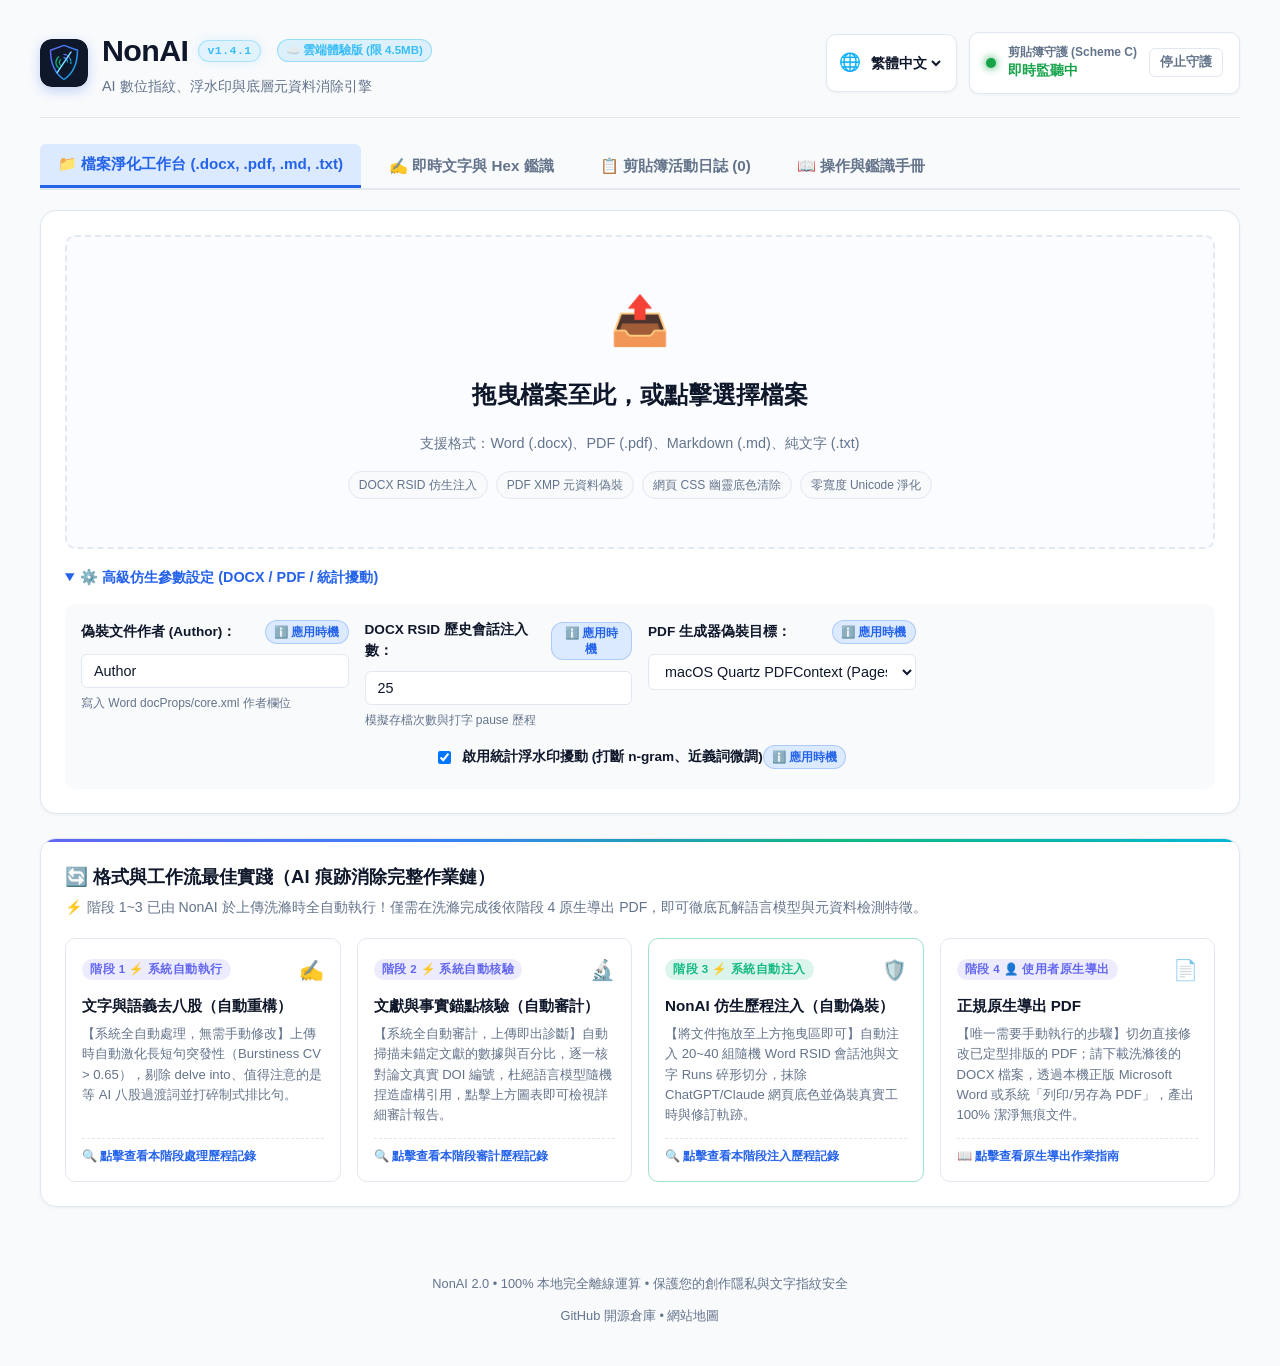
==== commit 0a35c85c: "feat(ui): add real-time execution log banner to all cards and make workflow pipeline cards interacti" ====
--- a/nonai/web/index.html
+++ b/nonai/web/index.html
@@ -139,7 +139,7 @@
         <div>
           <div class="brand-title-wrap">
             <h1>NonAI</h1>
-            <span id="appVersionBadge" class="version-badge" title="系統版本號">v1.4.0</span>
+            <span id="appVersionBadge" class="version-badge" title="系統版本號">v1.4.1</span>
             <span id="envModeBadge" class="env-badge" style="display: none; font-size: 0.72rem; padding: 2px 8px; border-radius: 999px; margin-left: 6px; font-weight: 600; vertical-align: middle;"></span>
           </div>
           <p class="subtitle" data-i18n="brand_sub">AI 數位指紋、浮水印與底層元資料消除引擎</p>
@@ -276,43 +276,55 @@
 
           <div class="workflow-steps-grid">
             <!-- Step 1 -->
-            <div class="workflow-step-item">
+            <div class="workflow-step-item clickable-wf-step" data-wf-step="1" role="button" tabindex="0" title="點擊查看階段 1 處理歷程記錄">
               <div class="wf-step-top">
-                <span class="wf-step-badge" data-i18n="wf_step1_badge">階段 1 ⚡ 系統自動執行</span>
+                <span class="wf-step-badge" id="wfStep1Badge" data-i18n="wf_step1_badge">階段 1 ⚡ 系統自動執行</span>
                 <span class="wf-step-icon">✍️</span>
               </div>
               <h4 data-i18n="wf_step1_title">文字與語義去八股（自動重構）</h4>
               <p data-i18n="wf_step1_desc">【系統全自動處理，無需手動修改】上傳時自動激化長短句突發性（Burstiness CV &gt; 0.65），剔除 delve into、值得注意的是 等 AI 八股過渡詞並打碎制式排比句。</p>
+              <div class="wf-step-footer">
+                <span class="wf-inspect-hint" id="wfStep1Hint" data-i18n="wf_inspect_hint_step1">🔍 點擊查看本階段處理歷程記錄</span>
+              </div>
             </div>
 
             <!-- Step 2 -->
-            <div class="workflow-step-item">
+            <div class="workflow-step-item clickable-wf-step" data-wf-step="2" role="button" tabindex="0" title="點擊查看階段 2 審計歷程記錄">
               <div class="wf-step-top">
-                <span class="wf-step-badge" data-i18n="wf_step2_badge">階段 2 ⚡ 系統自動核驗</span>
+                <span class="wf-step-badge" id="wfStep2Badge" data-i18n="wf_step2_badge">階段 2 ⚡ 系統自動核驗</span>
                 <span class="wf-step-icon">🔬</span>
               </div>
               <h4 data-i18n="wf_step2_title">文獻與事實錨點核驗（自動審計）</h4>
               <p data-i18n="wf_step2_desc">【系統全自動審計，上傳即出診斷】自動掃描未錨定文獻的數據與百分比，逐一核對論文真實 DOI 編號，杜絕語言模型隨機捏造虛構引用，點擊上方圖表即可檢視詳細審計報告。</p>
+              <div class="wf-step-footer">
+                <span class="wf-inspect-hint" id="wfStep2Hint" data-i18n="wf_inspect_hint_step2">🔍 點擊查看本階段審計歷程記錄</span>
+              </div>
             </div>
 
             <!-- Step 3 -->
-            <div class="workflow-step-item highlight-step">
+            <div class="workflow-step-item highlight-step clickable-wf-step" data-wf-step="3" role="button" tabindex="0" title="點擊查看階段 3 注入歷程記錄">
               <div class="wf-step-top">
-                <span class="wf-step-badge" data-i18n="wf_step3_badge">階段 3 ⚡ 系統自動注入</span>
+                <span class="wf-step-badge" id="wfStep3Badge" data-i18n="wf_step3_badge">階段 3 ⚡ 系統自動注入</span>
                 <span class="wf-step-icon">🛡️</span>
               </div>
               <h4 data-i18n="wf_step3_title">NonAI 仿生歷程注入（自動偽裝）</h4>
               <p data-i18n="wf_step3_desc">【將文件拖放至上方拖曳區即可】自動注入 20~40 組隨機 Word RSID 會話池與文字 Runs 碎形切分，抹除 ChatGPT/Claude 網頁底色並偽裝真實工時與修訂軌跡。</p>
+              <div class="wf-step-footer">
+                <span class="wf-inspect-hint" id="wfStep3Hint" data-i18n="wf_inspect_hint_step3">🔍 點擊查看本階段注入歷程記錄</span>
+              </div>
             </div>
 
             <!-- Step 4 -->
-            <div class="workflow-step-item">
+            <div class="workflow-step-item clickable-wf-step" data-wf-step="4" role="button" tabindex="0" title="點擊查看階段 4 原生導出指南">
               <div class="wf-step-top">
-                <span class="wf-step-badge" data-i18n="wf_step4_badge">階段 4 👤 使用者原生導出</span>
+                <span class="wf-step-badge" id="wfStep4Badge" data-i18n="wf_step4_badge">階段 4 👤 使用者原生導出</span>
                 <span class="wf-step-icon">📄</span>
               </div>
               <h4 data-i18n="wf_step4_title">正規原生導出 PDF</h4>
               <p data-i18n="wf_step4_desc">【唯一需要手動執行的步驟】切勿直接修改已定型排版的 PDF；請下載洗滌後的 DOCX 檔案，透過本機正版 Microsoft Word 或系統「列印/另存為 PDF」，產出 100% 潔淨無痕文件。</p>
+              <div class="wf-step-footer">
+                <span class="wf-inspect-hint" id="wfStep4Hint" data-i18n="wf_inspect_hint_step4">📖 點擊查看原生導出作業指南</span>
+              </div>
             </div>
           </div>
         </div>
--- a/nonai/web/style.css
+++ b/nonai/web/style.css
@@ -1288,6 +1288,187 @@
   flex: 1;
 }
 
+.workflow-step-item.clickable-wf-step {
+  cursor: pointer;
+  user-select: none;
+}
+
+.workflow-step-item.clickable-wf-step:hover {
+  border-color: #6366f1;
+  transform: translateY(-3px);
+  box-shadow: 0 8px 20px rgba(99, 102, 241, 0.12);
+}
+
+.workflow-step-item.clickable-wf-step:active {
+  transform: translateY(-1px);
+}
+
+.workflow-step-item.highlight-step.clickable-wf-step:hover {
+  border-color: #10b981;
+  box-shadow: 0 8px 20px rgba(16, 185, 129, 0.15);
+}
+
+.wf-step-badge.executed {
+  background: rgba(16, 185, 129, 0.2) !important;
+  color: #059669 !important;
+  border: 1px solid rgba(16, 185, 129, 0.35);
+}
+
+.wf-step-footer {
+  margin-top: 12px;
+  padding-top: 8px;
+  border-top: 1px dashed var(--border-color);
+  display: flex;
+  align-items: center;
+  justify-content: space-between;
+}
+
+.wf-inspect-hint {
+  font-size: 0.76rem;
+  color: var(--primary);
+  font-weight: 600;
+  display: inline-flex;
+  align-items: center;
+  gap: 4px;
+  transition: all 0.2s ease;
+}
+
+.workflow-step-item:hover .wf-inspect-hint {
+  color: #4f46e5;
+  text-decoration: underline;
+}
+
+/* Execution Log Banner in Inspection Dialogs */
+.execution-log-banner {
+  background: var(--bg-surface);
+  border: 1px solid var(--border-color);
+  border-left: 4px solid var(--primary);
+  border-radius: var(--radius-md);
+  padding: 12px 16px;
+  margin-bottom: 16px;
+  box-shadow: 0 2px 6px rgba(0, 0, 0, 0.03);
+}
+
+.execution-log-banner.log-success {
+  border-left-color: var(--success);
+  background: linear-gradient(180deg, rgba(16, 185, 129, 0.08) 0%, var(--bg-surface) 100%);
+}
+
+.execution-log-banner.log-warning {
+  border-left-color: var(--warning);
+  background: linear-gradient(180deg, rgba(245, 158, 11, 0.08) 0%, var(--bg-surface) 100%);
+}
+
+.execution-log-banner.log-clean {
+  border-left-color: #10b981;
+  background: linear-gradient(180deg, rgba(16, 185, 129, 0.05) 0%, var(--bg-surface) 100%);
+}
+
+.execution-log-banner.log-pending {
+  border-left-color: #6366f1;
+  background: linear-gradient(180deg, rgba(99, 102, 241, 0.05) 0%, var(--bg-surface) 100%);
+}
+
+.log-banner-header {
+  display: flex;
+  justify-content: space-between;
+  align-items: center;
+  margin-bottom: 8px;
+  flex-wrap: wrap;
+  gap: 6px;
+}
+
+.log-banner-title {
+  display: flex;
+  align-items: center;
+  gap: 8px;
+  font-size: 0.95rem;
+  font-weight: 700;
+  color: var(--text-main);
+}
+
+.log-status-dot {
+  width: 8px;
+  height: 8px;
+  border-radius: 50%;
+  display: inline-block;
+  background: var(--primary);
+}
+
+.log-status-dot.dot-success,
+.log-status-dot.dot-clean {
+  background: var(--success);
+  box-shadow: 0 0 6px rgba(16, 185, 129, 0.6);
+}
+
+.log-status-dot.dot-warning {
+  background: var(--warning);
+  box-shadow: 0 0 6px rgba(245, 158, 11, 0.6);
+}
+
+.log-status-dot.dot-pending {
+  background: #6366f1;
+  box-shadow: 0 0 6px rgba(99, 102, 241, 0.6);
+}
+
+.log-badge {
+  font-size: 0.74rem;
+  font-weight: 700;
+  padding: 2px 8px;
+  border-radius: 12px;
+  letter-spacing: 0.3px;
+}
+
+.log-badge.badge-success {
+  background: rgba(16, 185, 129, 0.15);
+  color: var(--success);
+  border: 1px solid rgba(16, 185, 129, 0.3);
+}
+
+.log-badge.badge-warning {
+  background: rgba(245, 158, 11, 0.15);
+  color: var(--warning);
+  border: 1px solid rgba(245, 158, 11, 0.3);
+}
+
+.log-badge.badge-clean {
+  background: rgba(16, 185, 129, 0.12);
+  color: #059669;
+  border: 1px solid rgba(16, 185, 129, 0.25);
+}
+
+.log-badge.badge-pending {
+  background: rgba(99, 102, 241, 0.12);
+  color: #6366f1;
+  border: 1px solid rgba(99, 102, 241, 0.25);
+}
+
+.log-file-target {
+  font-size: 0.82rem;
+  color: var(--text-muted);
+  margin-bottom: 6px;
+  display: flex;
+  align-items: center;
+  gap: 6px;
+  flex-wrap: wrap;
+}
+
+.log-filename {
+  font-family: var(--font-mono);
+  color: var(--text-main);
+  background: rgba(0, 0, 0, 0.05);
+  padding: 1px 6px;
+  border-radius: 4px;
+  font-size: 0.82rem;
+  word-break: break-all;
+}
+
+.log-action-summary {
+  font-size: 0.86rem;
+  line-height: 1.55;
+  color: var(--text-main);
+}
+
 @media (max-width: 992px) {
   .workflow-steps-grid {
     grid-template-columns: repeat(2, 1fr);
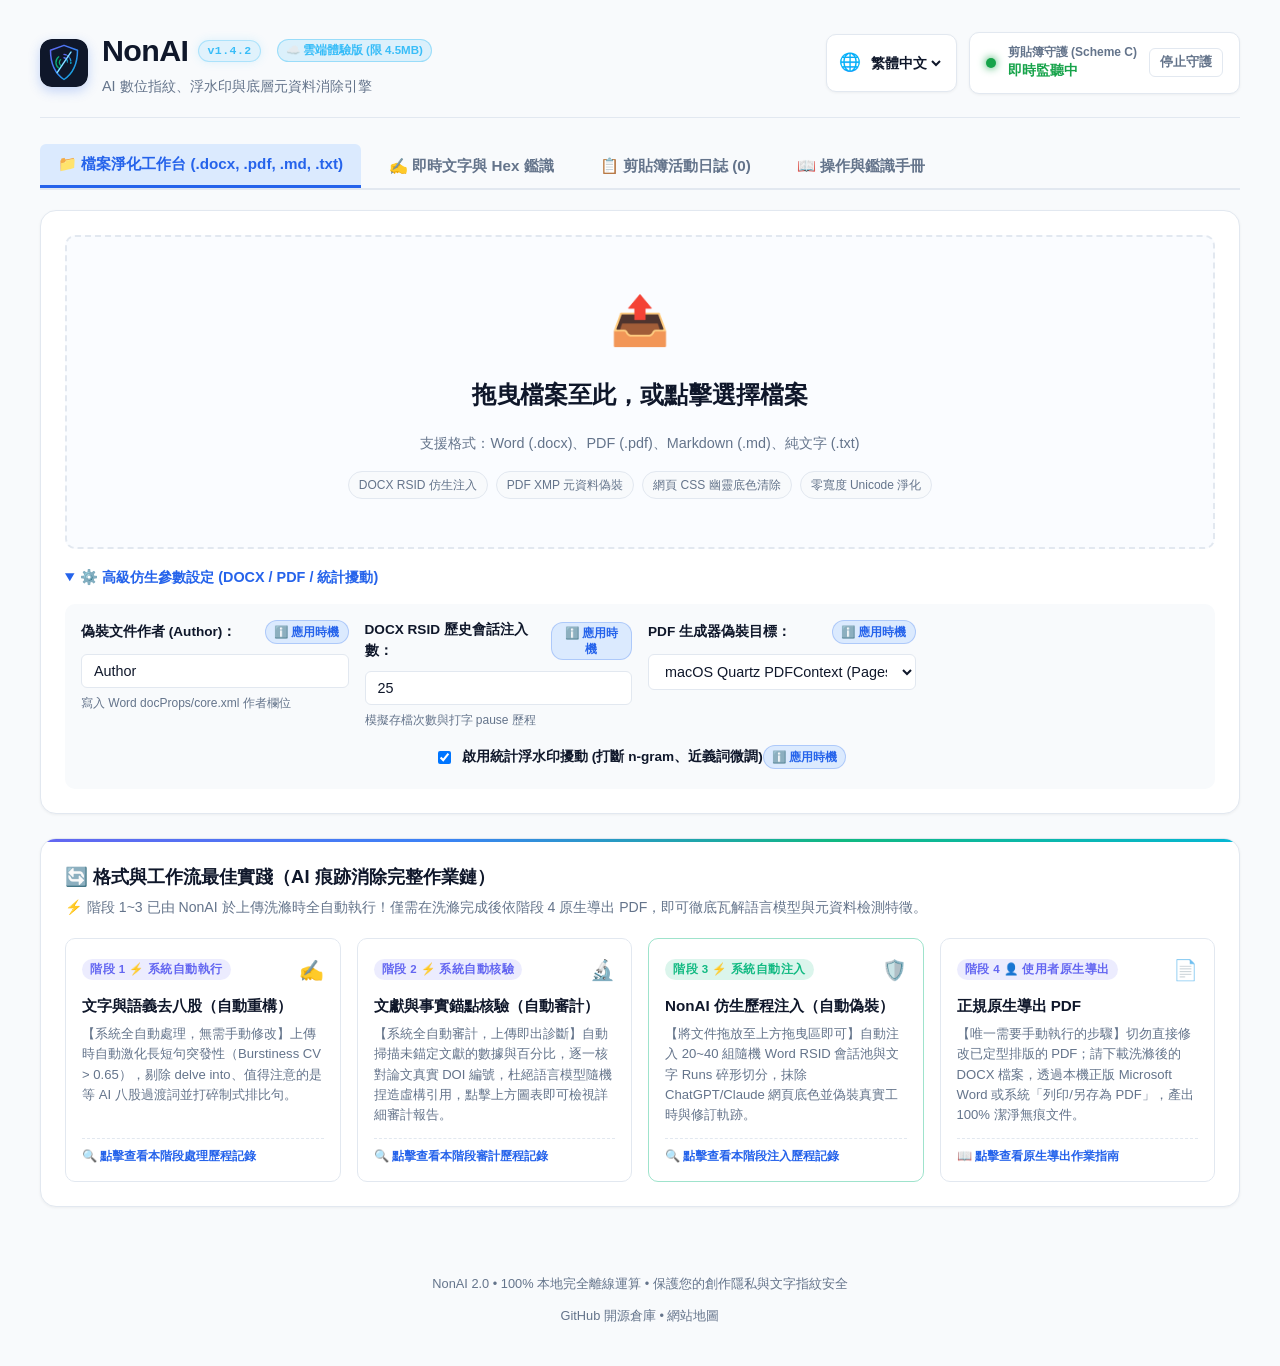
==== commit a03bfdbb: "fix(docx): fix OpenXML schema compatibility for Windows Word and enhance upload error handling (v1.4" ====
--- a/nonai/web/index.html
+++ b/nonai/web/index.html
@@ -139,7 +139,7 @@
         <div>
           <div class="brand-title-wrap">
             <h1>NonAI</h1>
-            <span id="appVersionBadge" class="version-badge" title="系統版本號">v1.4.1</span>
+            <span id="appVersionBadge" class="version-badge" title="系統版本號">v1.4.2</span>
             <span id="envModeBadge" class="env-badge" style="display: none; font-size: 0.72rem; padding: 2px 8px; border-radius: 999px; margin-left: 6px; font-weight: 600; vertical-align: middle;"></span>
           </div>
           <p class="subtitle" data-i18n="brand_sub">AI 數位指紋、浮水印與底層元資料消除引擎</p>
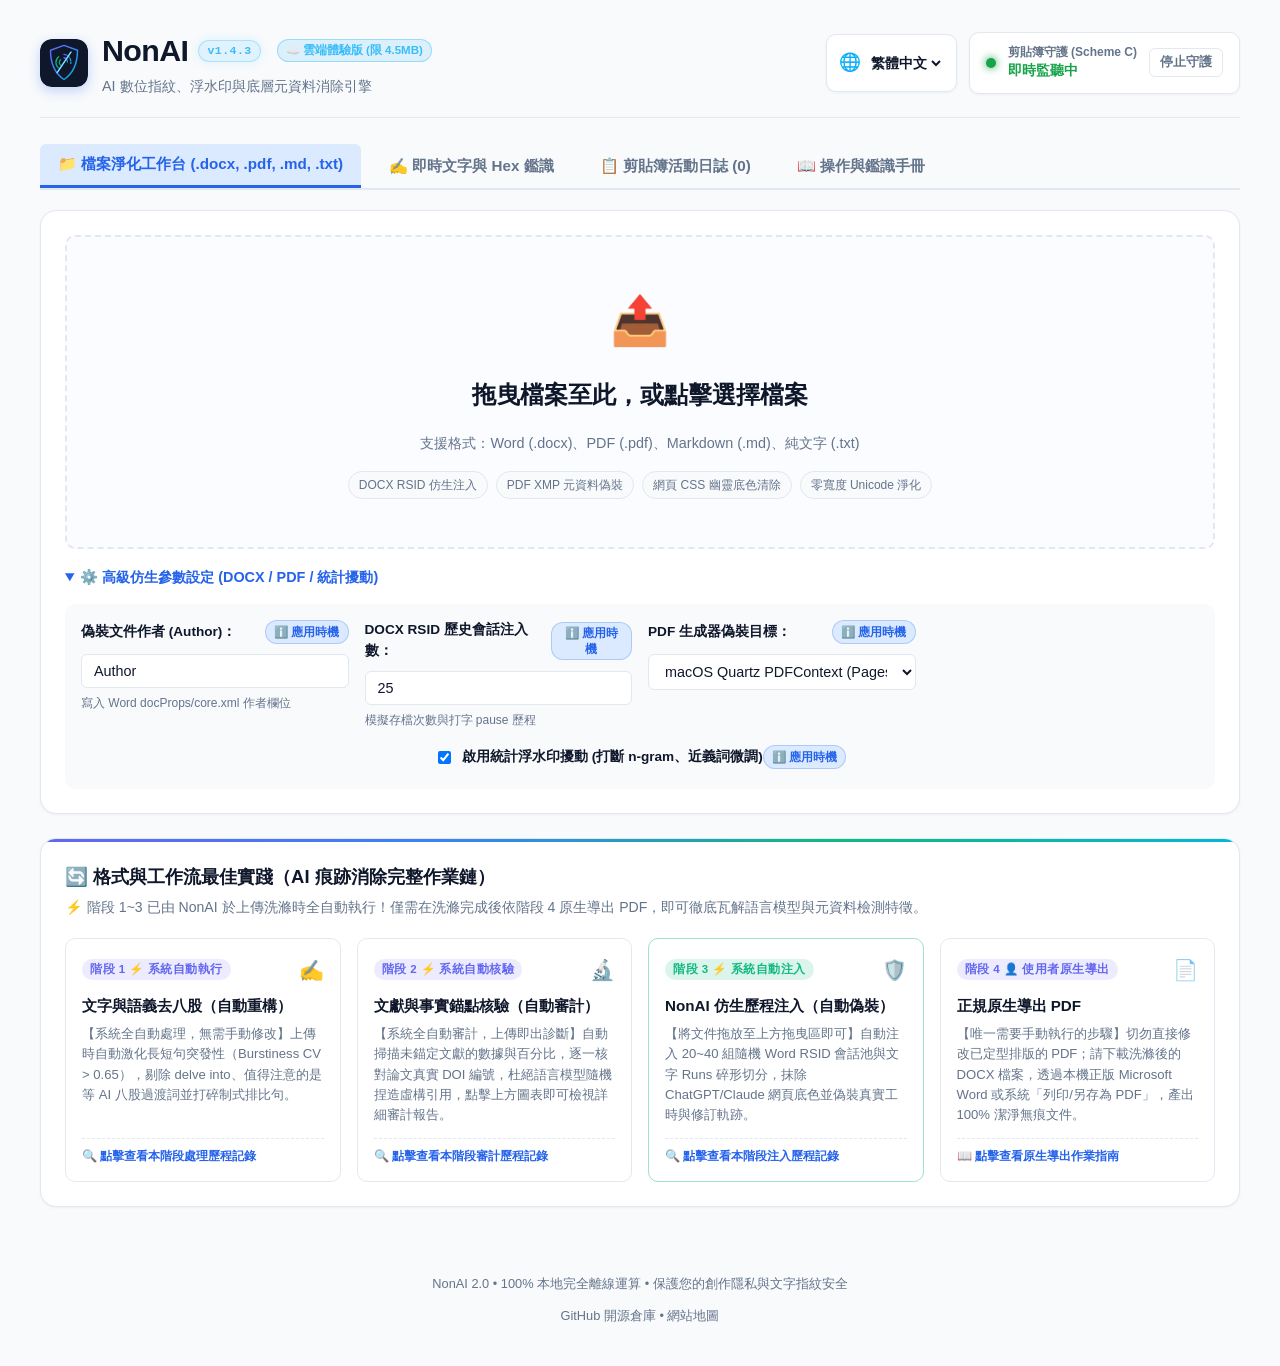
==== commit d56cda23: "fix(ui): resolve drag-and-drop failed to fetch by persisting file handle to input and preventing win" ====
--- a/nonai/web/index.html
+++ b/nonai/web/index.html
@@ -139,7 +139,7 @@
         <div>
           <div class="brand-title-wrap">
             <h1>NonAI</h1>
-            <span id="appVersionBadge" class="version-badge" title="系統版本號">v1.4.2</span>
+            <span id="appVersionBadge" class="version-badge" title="系統版本號">v1.4.3</span>
             <span id="envModeBadge" class="env-badge" style="display: none; font-size: 0.72rem; padding: 2px 8px; border-radius: 999px; margin-left: 6px; font-weight: 600; vertical-align: middle;"></span>
           </div>
           <p class="subtitle" data-i18n="brand_sub">AI 數位指紋、浮水印與底層元資料消除引擎</p>
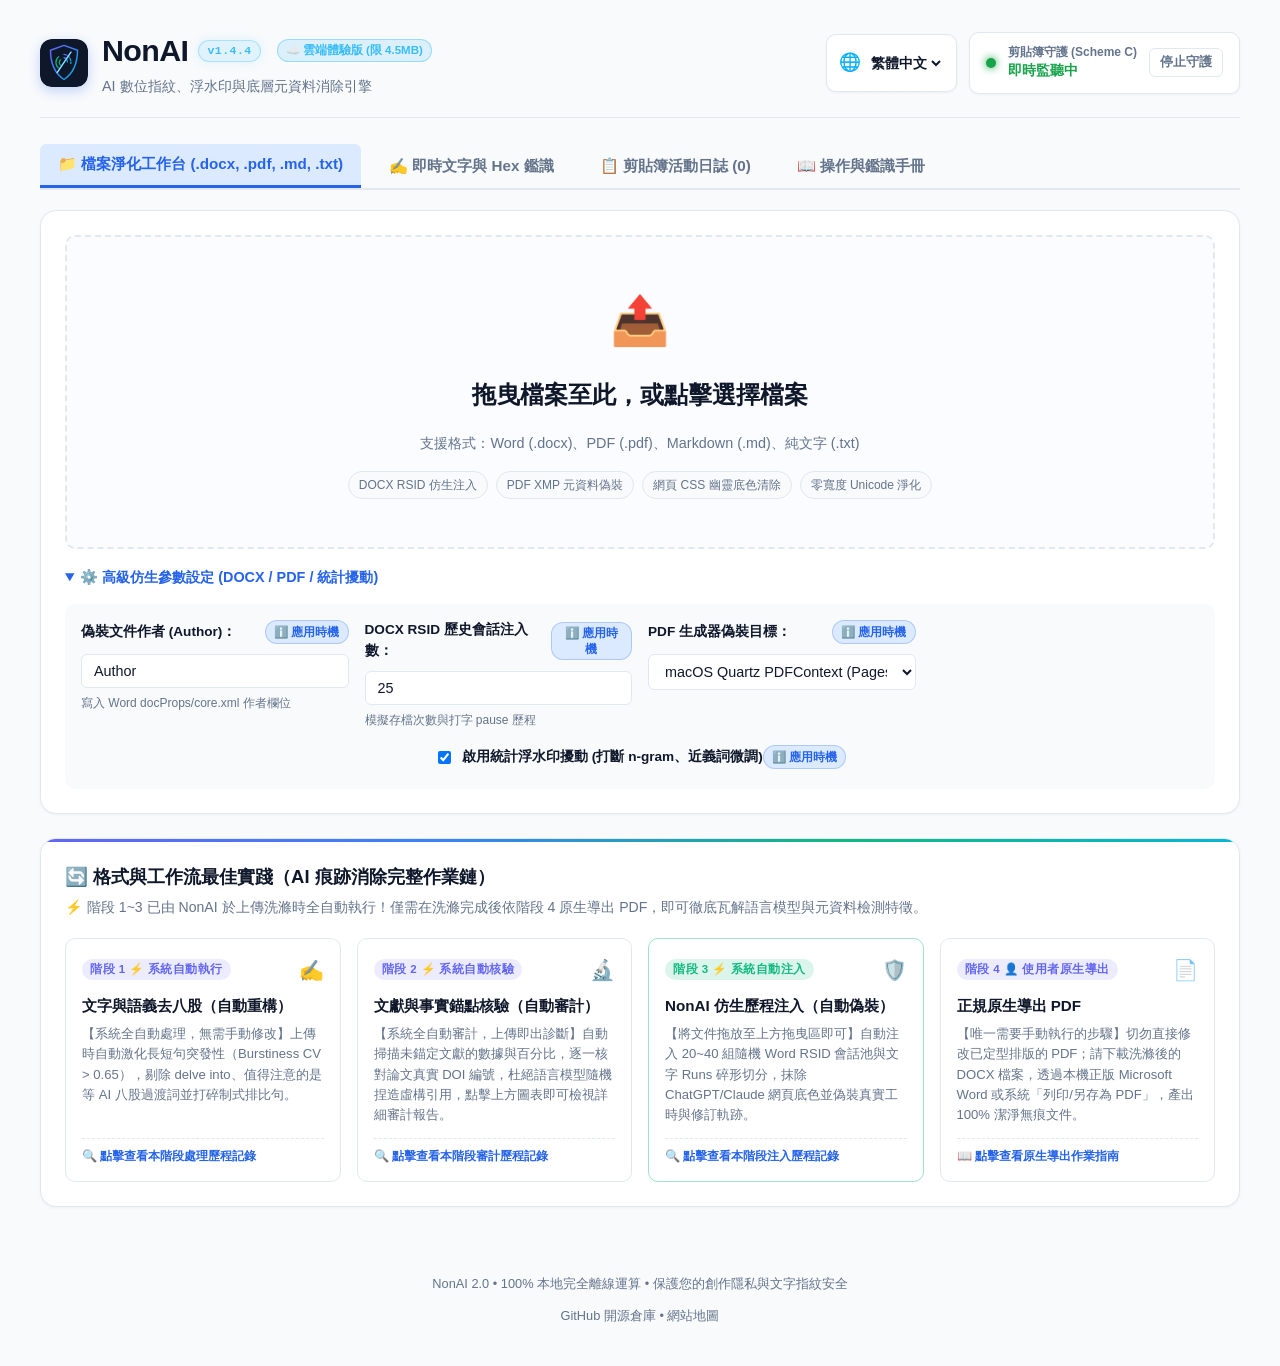
==== commit d3918c7f: "fix(docx): preserve table cell shading and prevent milestone symbol clipping during sanitization (v1" ====
--- a/nonai/web/index.html
+++ b/nonai/web/index.html
@@ -139,7 +139,7 @@
         <div>
           <div class="brand-title-wrap">
             <h1>NonAI</h1>
-            <span id="appVersionBadge" class="version-badge" title="系統版本號">v1.4.3</span>
+            <span id="appVersionBadge" class="version-badge" title="系統版本號">v1.4.4</span>
             <span id="envModeBadge" class="env-badge" style="display: none; font-size: 0.72rem; padding: 2px 8px; border-radius: 999px; margin-left: 6px; font-weight: 600; vertical-align: middle;"></span>
           </div>
           <p class="subtitle" data-i18n="brand_sub">AI 數位指紋、浮水印與底層元資料消除引擎</p>
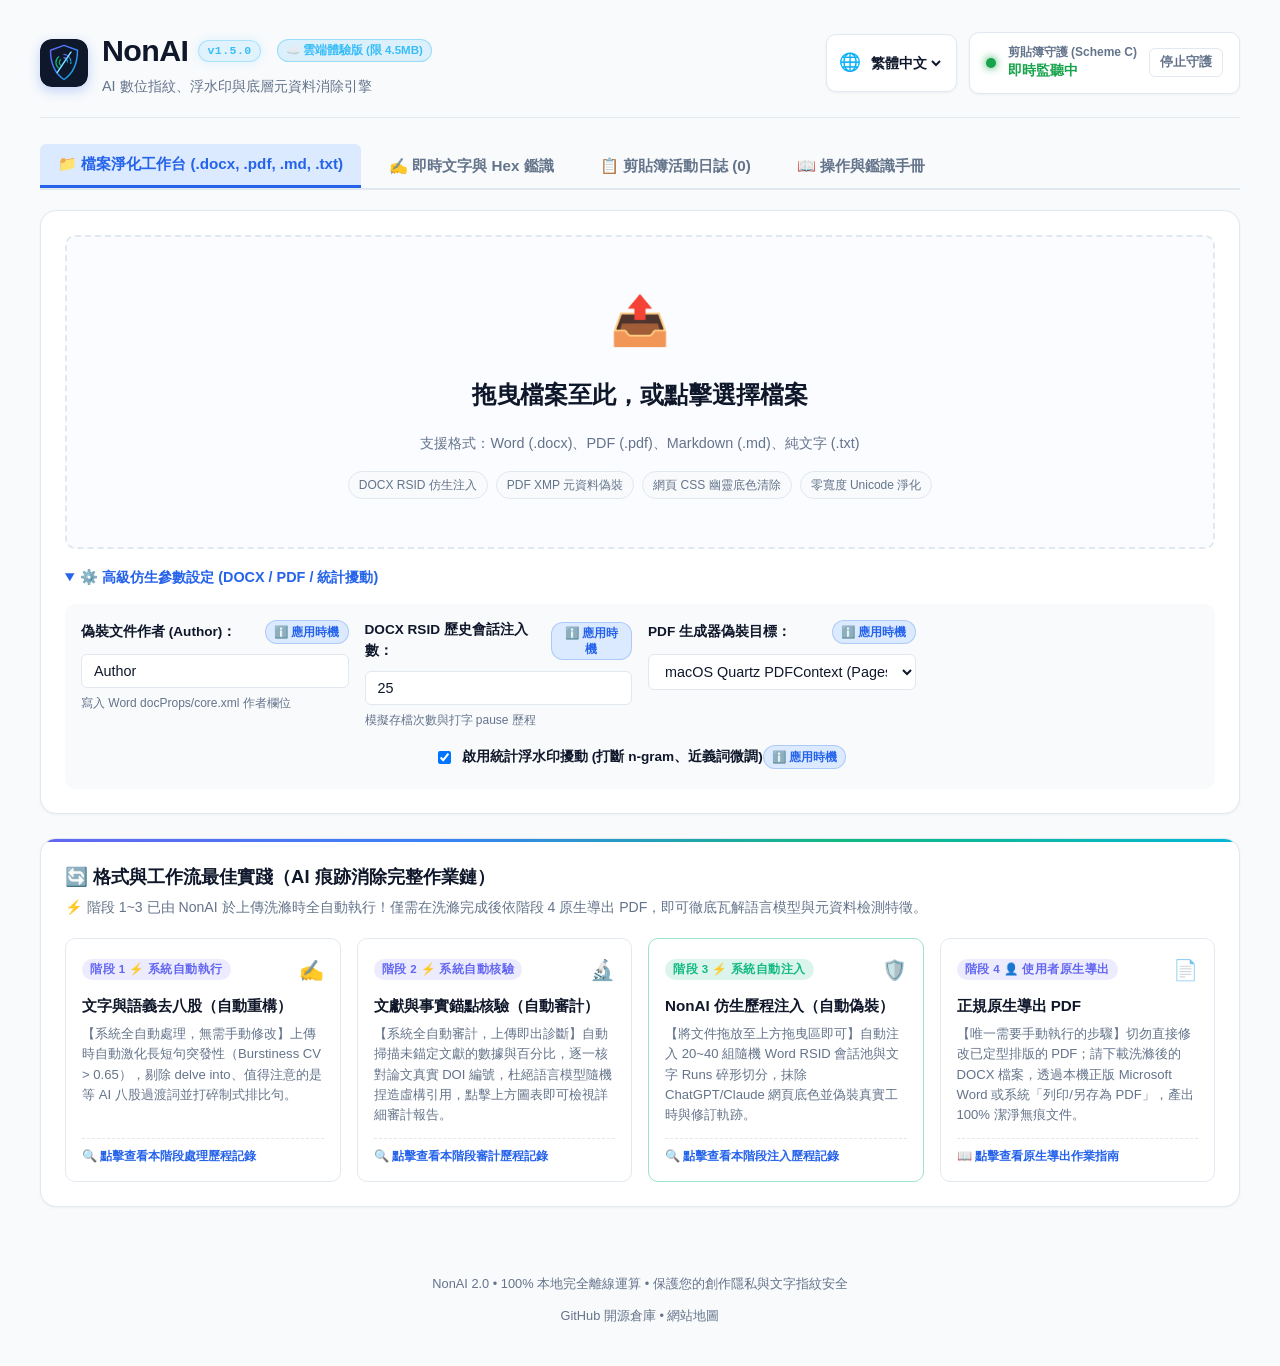
==== commit 54f4a7d7: "feat(forensics): enforce RSID/revision invariants, boundary-safe semantic restructure, and mandatory" ====
--- a/nonai/web/index.html
+++ b/nonai/web/index.html
@@ -139,7 +139,7 @@
         <div>
           <div class="brand-title-wrap">
             <h1>NonAI</h1>
-            <span id="appVersionBadge" class="version-badge" title="系統版本號">v1.4.4</span>
+            <span id="appVersionBadge" class="version-badge" title="系統版本號">v1.5.0</span>
             <span id="envModeBadge" class="env-badge" style="display: none; font-size: 0.72rem; padding: 2px 8px; border-radius: 999px; margin-left: 6px; font-weight: 600; vertical-align: middle;"></span>
           </div>
           <p class="subtitle" data-i18n="brand_sub">AI 數位指紋、浮水印與底層元資料消除引擎</p>
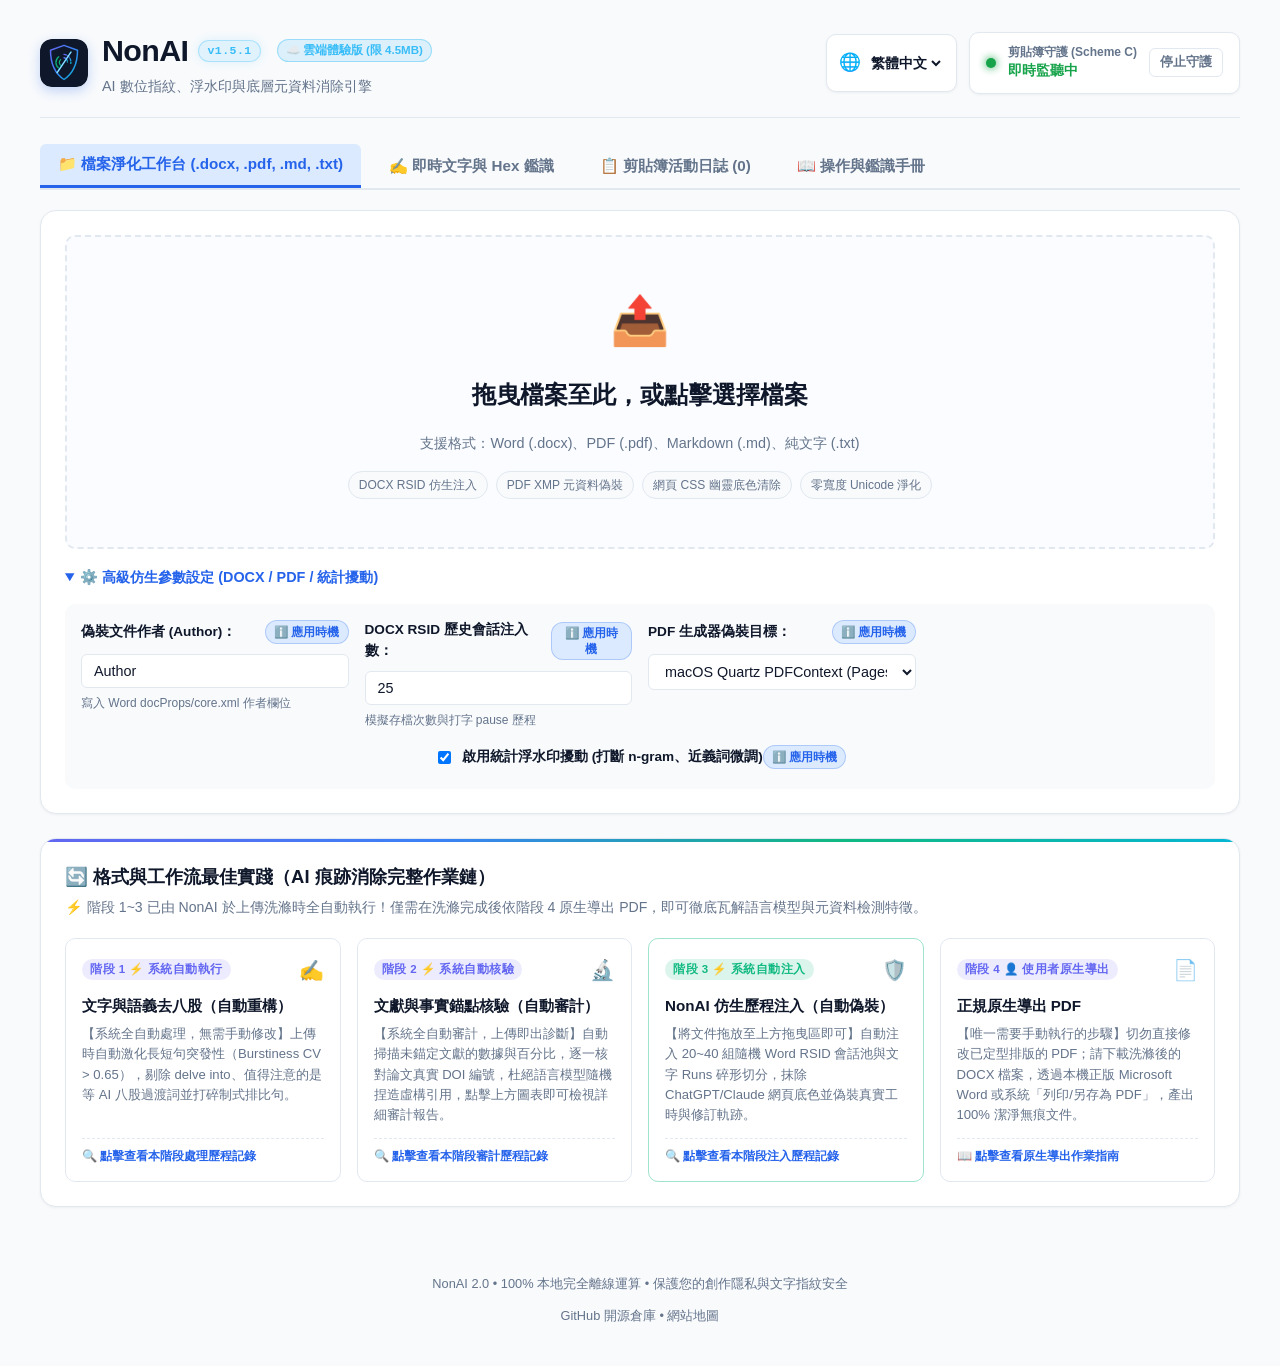
==== commit f539c0e8: "fix(sanitizer): strictly preserve existing punctuation marks and only substitute narrative text with" ====
--- a/nonai/web/index.html
+++ b/nonai/web/index.html
@@ -139,7 +139,7 @@
         <div>
           <div class="brand-title-wrap">
             <h1>NonAI</h1>
-            <span id="appVersionBadge" class="version-badge" title="系統版本號">v1.5.0</span>
+            <span id="appVersionBadge" class="version-badge" title="系統版本號">v1.5.1</span>
             <span id="envModeBadge" class="env-badge" style="display: none; font-size: 0.72rem; padding: 2px 8px; border-radius: 999px; margin-left: 6px; font-weight: 600; vertical-align: middle;"></span>
           </div>
           <p class="subtitle" data-i18n="brand_sub">AI 數位指紋、浮水印與底層元資料消除引擎</p>
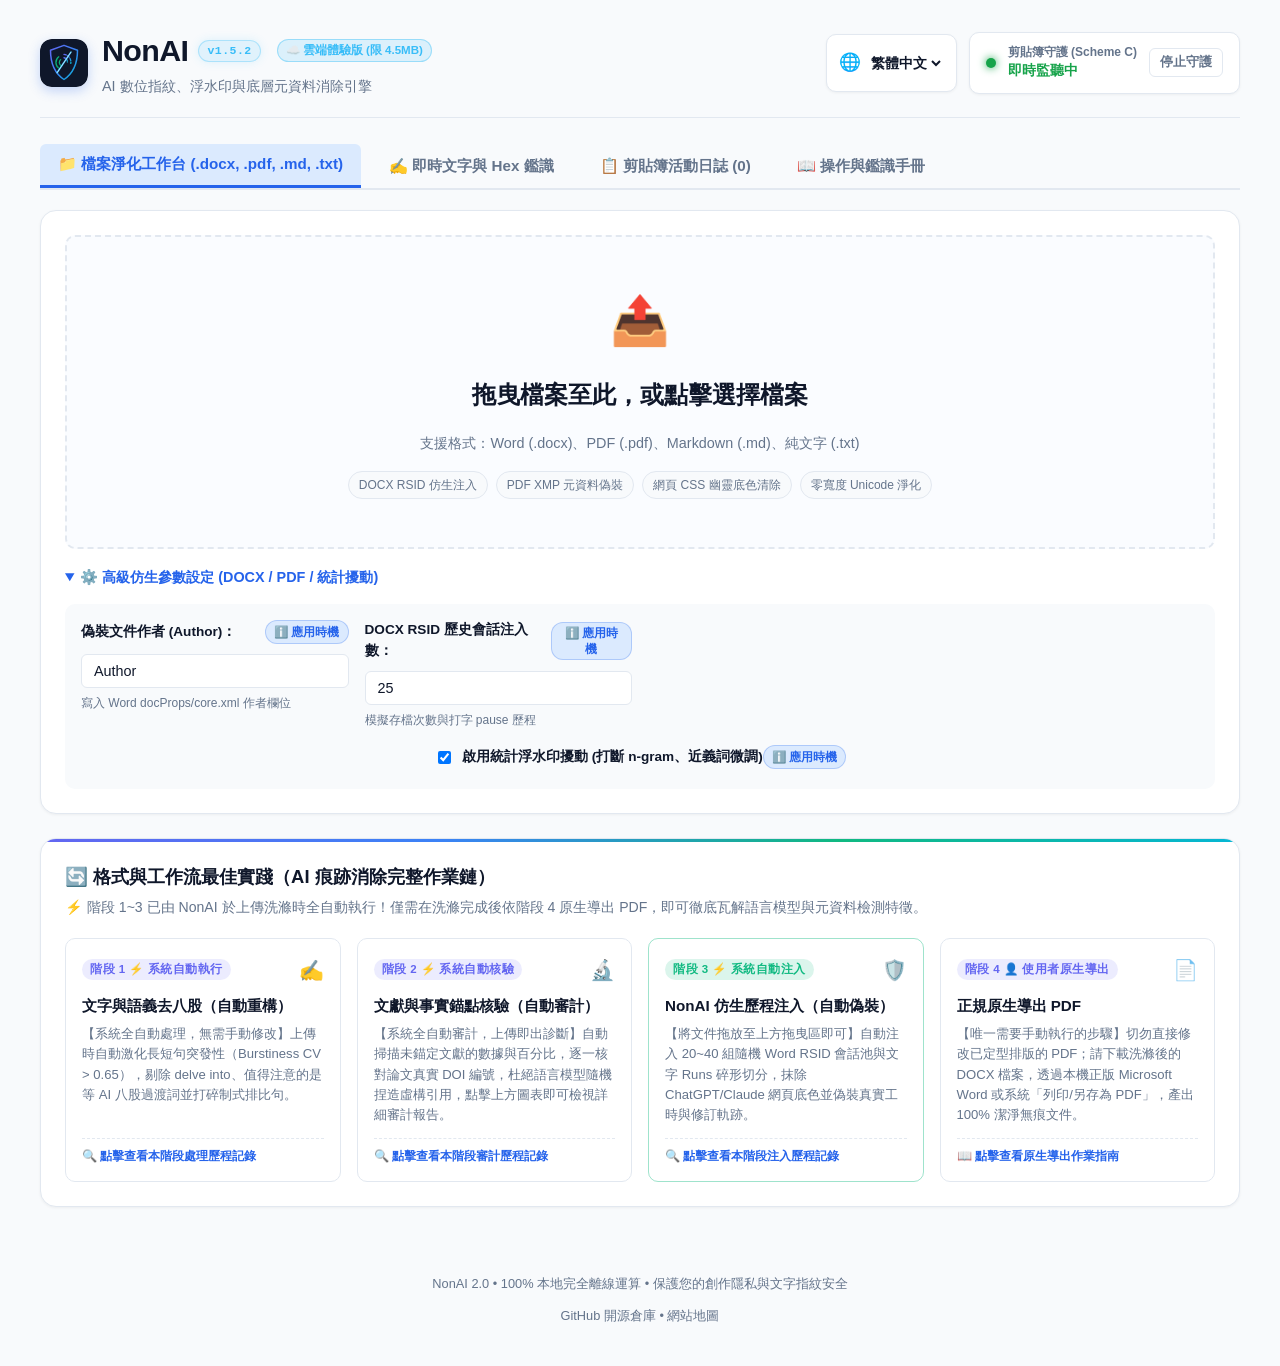
==== commit 144e2f52: "fix(pdf): preserve original Producer/Creator and CreationDate/ModDate instead of spoofing (v1.5.2) -" ====
--- a/nonai/web/index.html
+++ b/nonai/web/index.html
@@ -139,7 +139,7 @@
         <div>
           <div class="brand-title-wrap">
             <h1>NonAI</h1>
-            <span id="appVersionBadge" class="version-badge" title="系統版本號">v1.5.1</span>
+            <span id="appVersionBadge" class="version-badge" title="系統版本號">v1.5.2</span>
             <span id="envModeBadge" class="env-badge" style="display: none; font-size: 0.72rem; padding: 2px 8px; border-radius: 999px; margin-left: 6px; font-weight: 600; vertical-align: middle;"></span>
           </div>
           <p class="subtitle" data-i18n="brand_sub">AI 數位指紋、浮水印與底層元資料消除引擎</p>
@@ -227,17 +227,6 @@
                   <span class="hint" data-i18n="hint_rsid">模擬存檔次數與打字 pause 歷程</span>
                 </div>
 
-                <!-- Option 3: PDF Producer Spoof -->
-                <div class="form-group">
-                  <div class="label-with-timing">
-                    <label for="cfgPdfSpoof" data-i18n="lbl_pdf">PDF 生成器偽裝目標：</label>
-                    <button type="button" class="timing-badge-btn" data-timing="pdf" title="點擊查看應用時機說明" data-i18n="btn_timing" data-i18n-title="btn_timing_title">ℹ️ 應用時機</button>
-                  </div>
-                  <select id="cfgPdfSpoof">
-                    <option value="macOS" selected>macOS Quartz PDFContext (Pages)</option>
-                    <option value="Word">Microsoft Word for Microsoft 365</option>
-                  </select>
-                </div>
 
                 <!-- Option 4: Perturbation -->
                 <div class="form-group checkbox-group">
